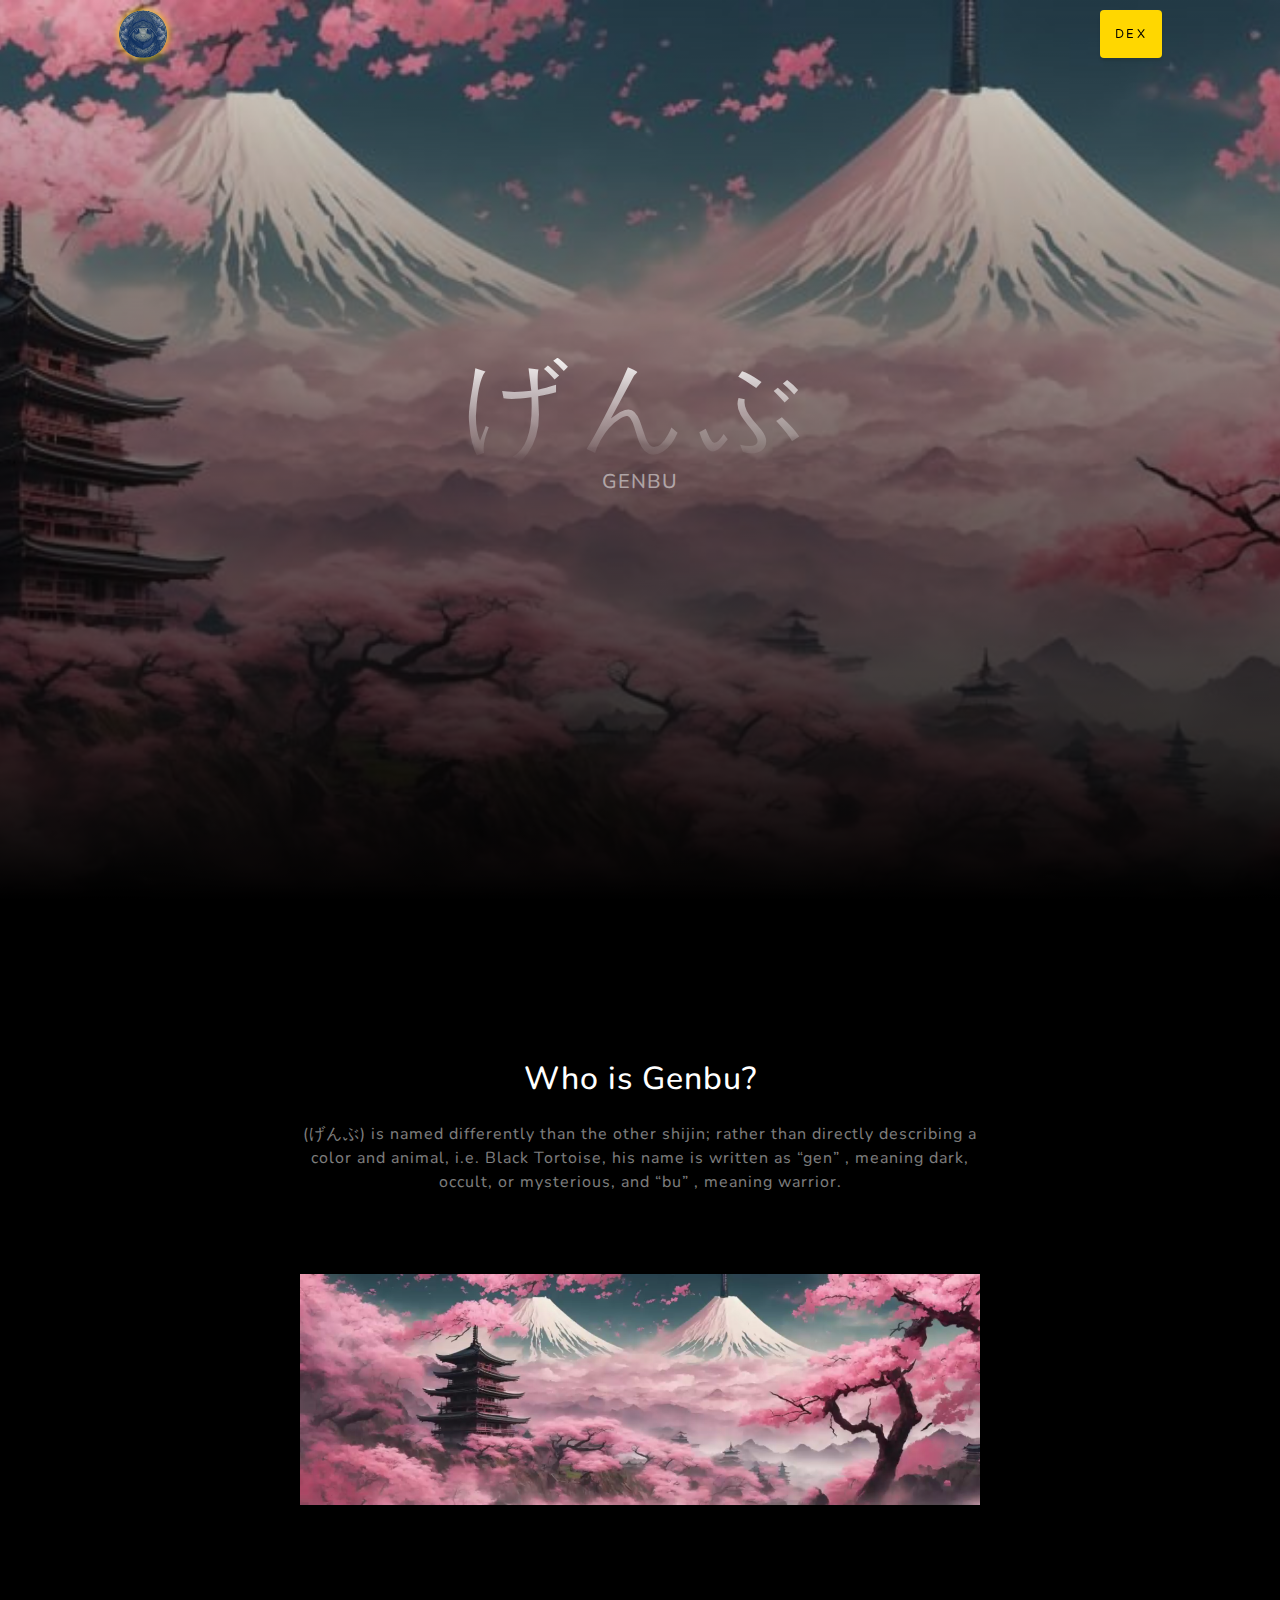
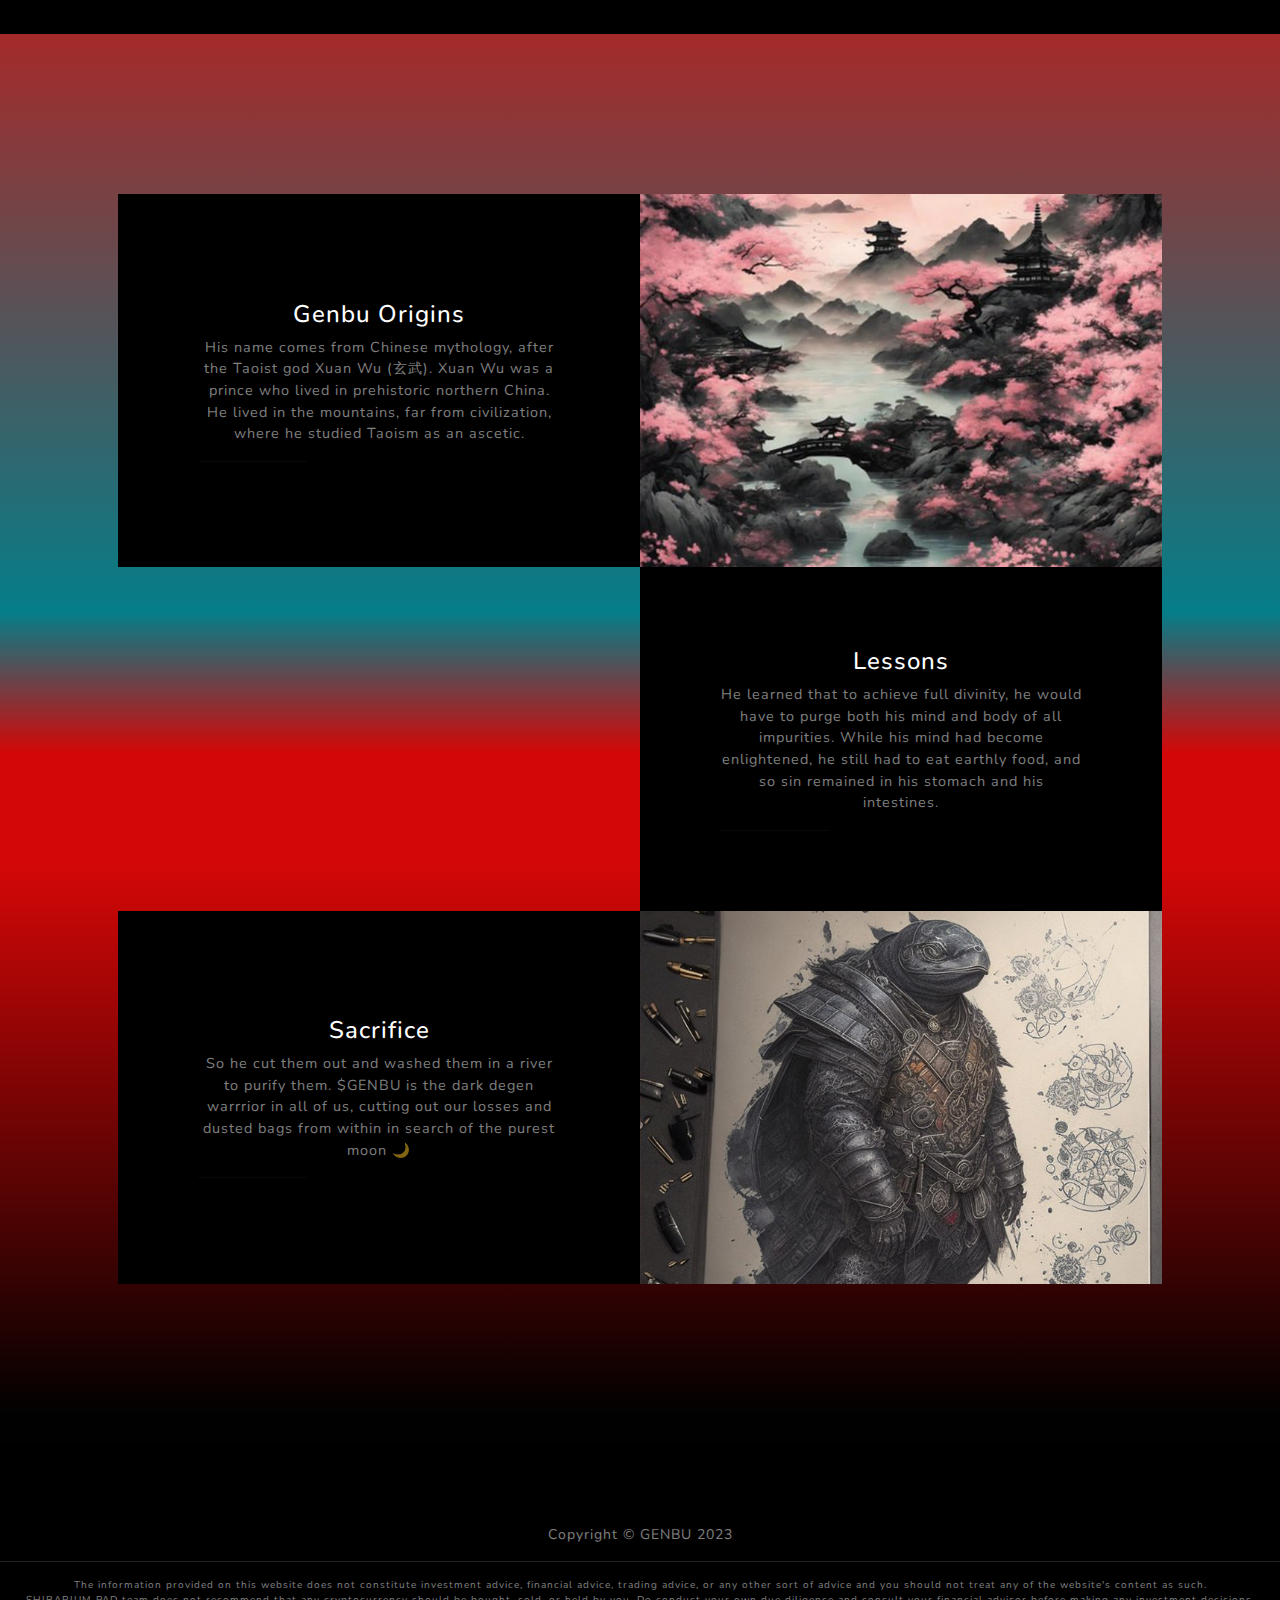
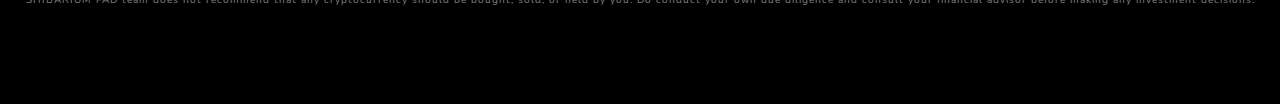
==== index.html @ ea7a533c "Add files via upload" ====
<!DOCTYPE html>
<html lang="en">
    <head>
        <meta charset="utf-8" />
        <meta name="viewport" content="width=device-width, initial-scale=1, shrink-to-fit=no" />
        <meta name="description" content="The Degen Warrior" />
        <meta name="author" content="GENBU" />
        <title>GENBU - The Degen Warrior within</title>
        <link rel="icon" type="image/x-icon" href="assets/favicon.ico" />

        <!-- Extra meta -->
        <!-- Meta tags-->
        <meta property="og:title" content="GENBU - The Warrior">
        <meta property="og:type" content="Black Tortoise, his name is written as “gen” , meaning dark, occult, or mysterious, and “bu”, meaning warrior." />
        <meta property="og:description" content="Genbu lives in the mountains, far from civilization, where he studies Taoism as an ascetic.">
        <meta property="og:image" content="./assets/img/bg1.jpg">
        <meta property="og:url" content="GENBU">

        <!-- Font Awesome icons (free version)-->
        <script src="https://use.fontawesome.com/releases/v6.1.0/js/all.js" crossorigin="anonymous"></script>
        <!-- Google fonts-->
        <link href="https://fonts.googleapis.com/css?family=Varela+Round" rel="stylesheet" />
        <link href="https://fonts.googleapis.com/css?family=Nunito:200,200i,300,300i,400,400i,600,600i,700,700i,800,800i,900,900i" rel="stylesheet" />
        <!-- Core theme CSS (includes Bootstrap)-->
        <link href="css/styles.css" rel="stylesheet" />
    </head>
    <body id="page-top">
        <!-- Navigation-->
        <nav class="navbar navbar-expand-lg navbar-light fixed-top" id="mainNav" style="background:url('images/.png')">
            <div class="container px-4 px-lg-5">
                <a class="navbar-brand" href="/"><img src="images/logo.png " height="50px" style="filter: drop-shadow(0px 0px 4px gold);"></a>
                <button class="navbar-toggler navbar-toggler-right" type="button" data-bs-toggle="collapse" data-bs-target="#navbarResponsive" aria-controls="navbarResponsive" aria-expanded="false" aria-label="Toggle navigation">
                    Menu
                    <i class="fas fa-bars"></i>
                </button>
                <div class="collapse navbar-collapse" id="navbarResponsive">
                    <ul class="navbar-nav ms-auto">
                        <a class="btn btn-primary" href="https://dexscreener.com" style="margin:10px 0; font-size:12px; padding:15px;">Dex</a>
                    </ul>
                </div>
            </div>
        </nav>
        <!-- Masthead-->
        <div class="container px-4 px-lg-5 d-flex h-100 align-items-center justify-content-center" style="display:none !important;">
            <!-- Play crocopad.ogg -->

<!-- Play crocopad.ogg with javacsript -->
<script>
   var sound = new buzz.sound("", {
    formats: [ "ogg", "mp3", "aac" ]
});

sound.play()
     .fadeIn()
     .loop()
     .bind("timeupdate", function() {
        var timer = buzz.toTimer(this.getTime());
        document.getElementById("timer").innerHTML = timer;
     });
    


</script>
        </div>
        <header class="masthead">
            
            <div class="container px-4 px-lg-5 d-flex h-100 align-items-center justify-content-center">
                <div class="d-flex justify-content-center">
                    
                    <div class="text-center">
                        <h1 class="mx-auto my-0 text-uppercase wow fadeInUp" data-wow-delay="1s">げんぶ</h1>
                        <h2 class="text-white-50 mx-auto mt-2 mb-5 text-uppercase">GENBU</h2>
                    </div>
                    
                </div>
            </div>
        </header>
        <!-- About-->
        <section class="about-section text-center" id="about">
            <div class="container px-4 px-lg-5">
                <div class="row gx-4 gx-lg-5 justify-content-center dark-overlay">
                    <div class="col-lg-8">
                        <h2 class="text-white mb-4">Who is Genbu?</h2>
                        <p class="text-white-50">
                            (げんぶ) is named differently than the other shijin; rather than directly describing a color and animal, i.e. Black Tortoise, his name is written as “gen” , meaning dark, occult, or mysterious, and “bu” , meaning warrior.
                        </p>
                        <video autoplay loop muted width="100%">
                            <source src="images/bg1.mp4" type="video/mp4" />
                        </video>                
                        <div>
                            <img src="images/bg1.jpg" alt="">
                        </div>
                    </div>
                </div>

            </div>
            <div class="row gx-0 mb-4 mb-lg-5 align-items-center">
                <div class="col-xl-12 col-lg-12" style="text-align:center; padding:25px; background-color:rgba(0,0,0,0.5);"></div>
                
            </div>
        </section>
        <!-- Projects-->
        <section class="projects-section" id="projects" style=" background: rgb(1,1,1);
        background: linear-gradient(0deg, rgba(1,1,1,1) 2%, rgb(211, 7, 7) 41%,rgb(211, 7, 7) 49%, rgb(4, 126, 137) 59%, brown 100%); ">
            <div class="container px-4 px-lg-5">
                <!-- Featured Project Row-->
                <div class="row gx-0 justify-content-center">
                    <div class="col-lg-6"><img class="img-fluid" src="assets/img/demo-image-02.jpg" alt="..." /></div>
                    <div class="col-lg-6 order-lg-first">
                        <div class="bg-black text-center h-100 project">
                            <div class="d-flex h-100">
                                <div class="project-text w-100 my-auto text-center text-lg-right">
                                    <h4 class="text-white">Genbu Origins  </h4>
                                    <p class="mb-0 text-white-50">His name comes from Chinese mythology, after the Taoist god Xuan Wu (玄武). Xuan Wu was a prince who lived in prehistoric northern China. He lived in the mountains, far from civilization, where he studied Taoism as an ascetic. </p>

                                    <hr class="d-none d-lg-block mb-0 me-0" />
                                </div>
                            </div>
                        </div>
                    </div>
                </div>
                <!-- Project One Row-->
                <div class="row gx-0 mb-5 mb-lg-0 justify-content-center">
                    <div class="col-lg-6"></div>
                    <div class="col-lg-6">
                        <div class="bg-black text-center h-100 project">
                            <div class="d-flex h-100">
                                <div class="project-text w-100 my-auto text-center text-lg-left">
                                    <h4 class="text-white">Lessons</h4>
                                    <p class="mb-0 text-white-50">He learned that to achieve full divinity, he would have to purge both his mind and body of all impurities. While his mind had become enlightened, he still had to eat earthly food, and so sin remained in his stomach and his intestines.</p>
                                    <hr class="d-none d-lg-block mb-0 ms-0" />
                                </div>
                            </div>
                        </div>
                    </div>
                </div>
                <!-- Project Two Row-->
                <div class="row gx-0 justify-content-center">
                    <div class="col-lg-6"><img class="img-fluid" src="assets/img/demo-image-01.jpg" alt="..." /></div>
                    <div class="col-lg-6 order-lg-first">
                        <div class="bg-black text-center h-100 project">
                            <div class="d-flex h-100">
                                <div class="project-text w-100 my-auto text-center text-lg-right">
                                    <h4 class="text-white">Sacrifice</h4>
                                    <p class="mb-0 text-white-50">So he cut them out and washed them in a river to purify them. $GENBU is the dark degen warrrior in all of us, cutting out our losses and dusted bags from within in search of the purest moon 🌙</p>
                                    <hr class="d-none d-lg-block mb-0 me-0" />
                                </div>
                            </div>
                        </div>
                    </div>
                </div>
            </div>
        </section>
        <!-- Signup-->
        
        <!-- Contact-->
        <!-- <section class="contact-section bg-black" id="benefits">
            <div class="container px-4 px-lg-5">
                <div class="row gx-4 gx-lg-5">
                    <div class="col-md-4 mb-3 mb-md-0">
                        <div class="card py-4 h-100 style="background-color: silver;">
                            <div class="card-body text-center p-0" >
                                <img src="/assets/img/silver.png" alt="" class="img-fluid" style="background-color:black;"  >
                                <h4 class="text-uppercase m-0 pt-4" ><b>Silver tier</b></h4>
                                <hr class="my-4 mx-auto" />
                                <div class="small text-black-50 p-5">Silver tier holders are eligible for access to the lottery mechanism. <br>
                                    To qualify for Silver tier, you must hold at least 0.5% of supply.</div>
                            </div>
                        </div>
                    </div>
                    <div class="col-md-4 mb-3 mb-md-0">
                        <div class="card py-4 h-100" style="background-color:#b9f2ff;">
                            <img src="/assets/img/diamond.png" alt="" class="img-fluid" style="background-color:black;">
                            <div class="card-body text-center">
                               
                                <h4 class="text-uppercase m-0"><b>Diamond tier 💎</b></h4>
                                <hr class="my-4 mx-auto" />
                                <div class="small text-black-50 p-3">Diamond tier holders will be viewed as VIP members. 
                                    <br>Holders of this tier will have early access to any presale held on GENBU. 
                                    <br>They will also benefit of a rewards distribution system. 
                                    <br>0.4% of any presale raised on the pad will be allocated to a distributor. 
                                    <br>To qualify for Diamond tier, you must continuously hold 2% of circulating supply for more than 30days. </div>
                            </div>
                        </div>
                    </div>
                    <div class="col-md-4 mb-3 mb-md-0">
                        <div class="card py-4 h-100" style="background-color: #8F7900;">
                            <div class="card-body text-center p-0" >
                                <img src="/assets/img/gold.png" alt="" class="img-fluid" style="background-color:black; margin:0; padding:0;" >
                                <h4 class="text-uppercase m-0 pt-3"><b>Golden tier</b></h4>
                                <hr class="my-4 mx-auto" />
                                <div class="small text-black-50 p-3">To qualify as a Golden tier holder, you must hold a minimum of 1% of circulating supply for more than 14 days. <br>
                                   <br>This will give you access to the 2nd tier presale priority to any launch on the GENBU. <br>
                                   <br>This also makes you eligible to our golden/silver lottery mechanism. 
                                </div>
                            </div>
                        </div>
                    </div>
                </div>
          
                <div class="social d-flex justify-content-center">
                    <a class="mx-2" href="https://twitter.com/GENBUerc"><i class="fab fa-twitter"></i></a>
                    <a class="mx-2" href="https://t.me/GENBUPortal"><i class="fab fa-telegram"></i></a>  
                </div>
            </div>
        </section> -->
        <!-- Footer-->
        <footer class="footer bg-black small text-center text-white-50"><div class="container px-4 px-lg-5">Copyright &copy; GENBU 2023<br></div><hr><p style="font-size:10px;">The information provided on this website does not constitute investment advice, financial advice, trading advice, or any other sort of advice and you should not treat any of the website's content as such. <br>SHIBARIUM PAD team does not recommend that any cryptocurrency should be bought, sold, or held by you. Do conduct your own due diligence and consult your financial advisor before making any investment decisions.</p></footer>
        <!-- Bootstrap core JS-->
        <script src="https://cdnjs.cloudflare.com/ajax/libs/buzz/1.2.1/buzz.min.js"></script>
        <script src="https://cdn.jsdelivr.net/npm/bootstrap@5.1.3/dist/js/bootstrap.bundle.min.js"></script>
        <!-- Core theme JS-->
        <script src="js/scripts.js"></script>
        <script src="js/wow.min.js"></script>
        <!-- * * * * * * * * * * * * * * * * * * * * * * * * * * * * * * * * * * * * * * * *-->
        <!-- * *                               SB Forms JS                               * *-->
        <!-- * * Activate your form at https://startbootstrap.com/solution/contact-forms * *-->
        <!-- * * * * * * * * * * * * * * * * * * * * * * * * * * * * * * * * * * * * * * * *-->
        <script src="https://cdn.startbootstrap.com/sb-forms-latest.js"></script>
        <script>

// WOW active
 new WOW().init();
        </script>
    </body>
</html>
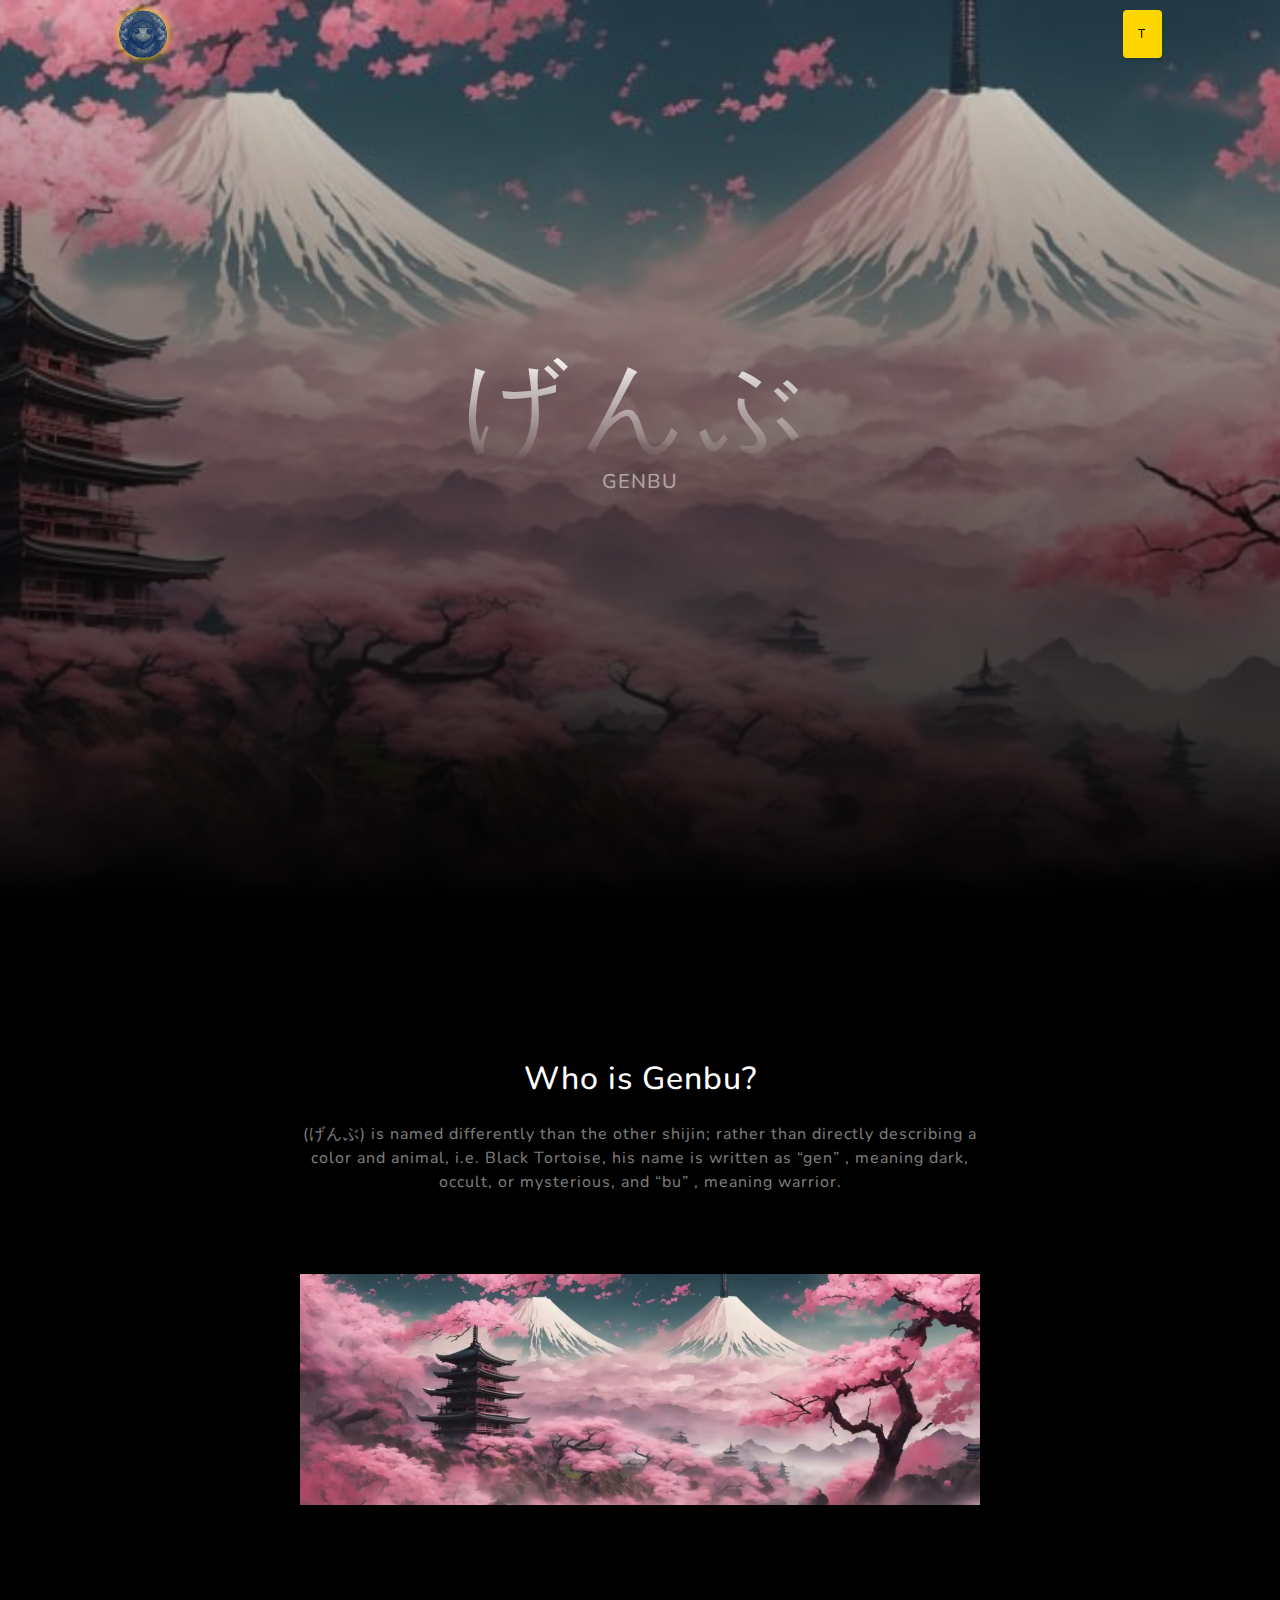
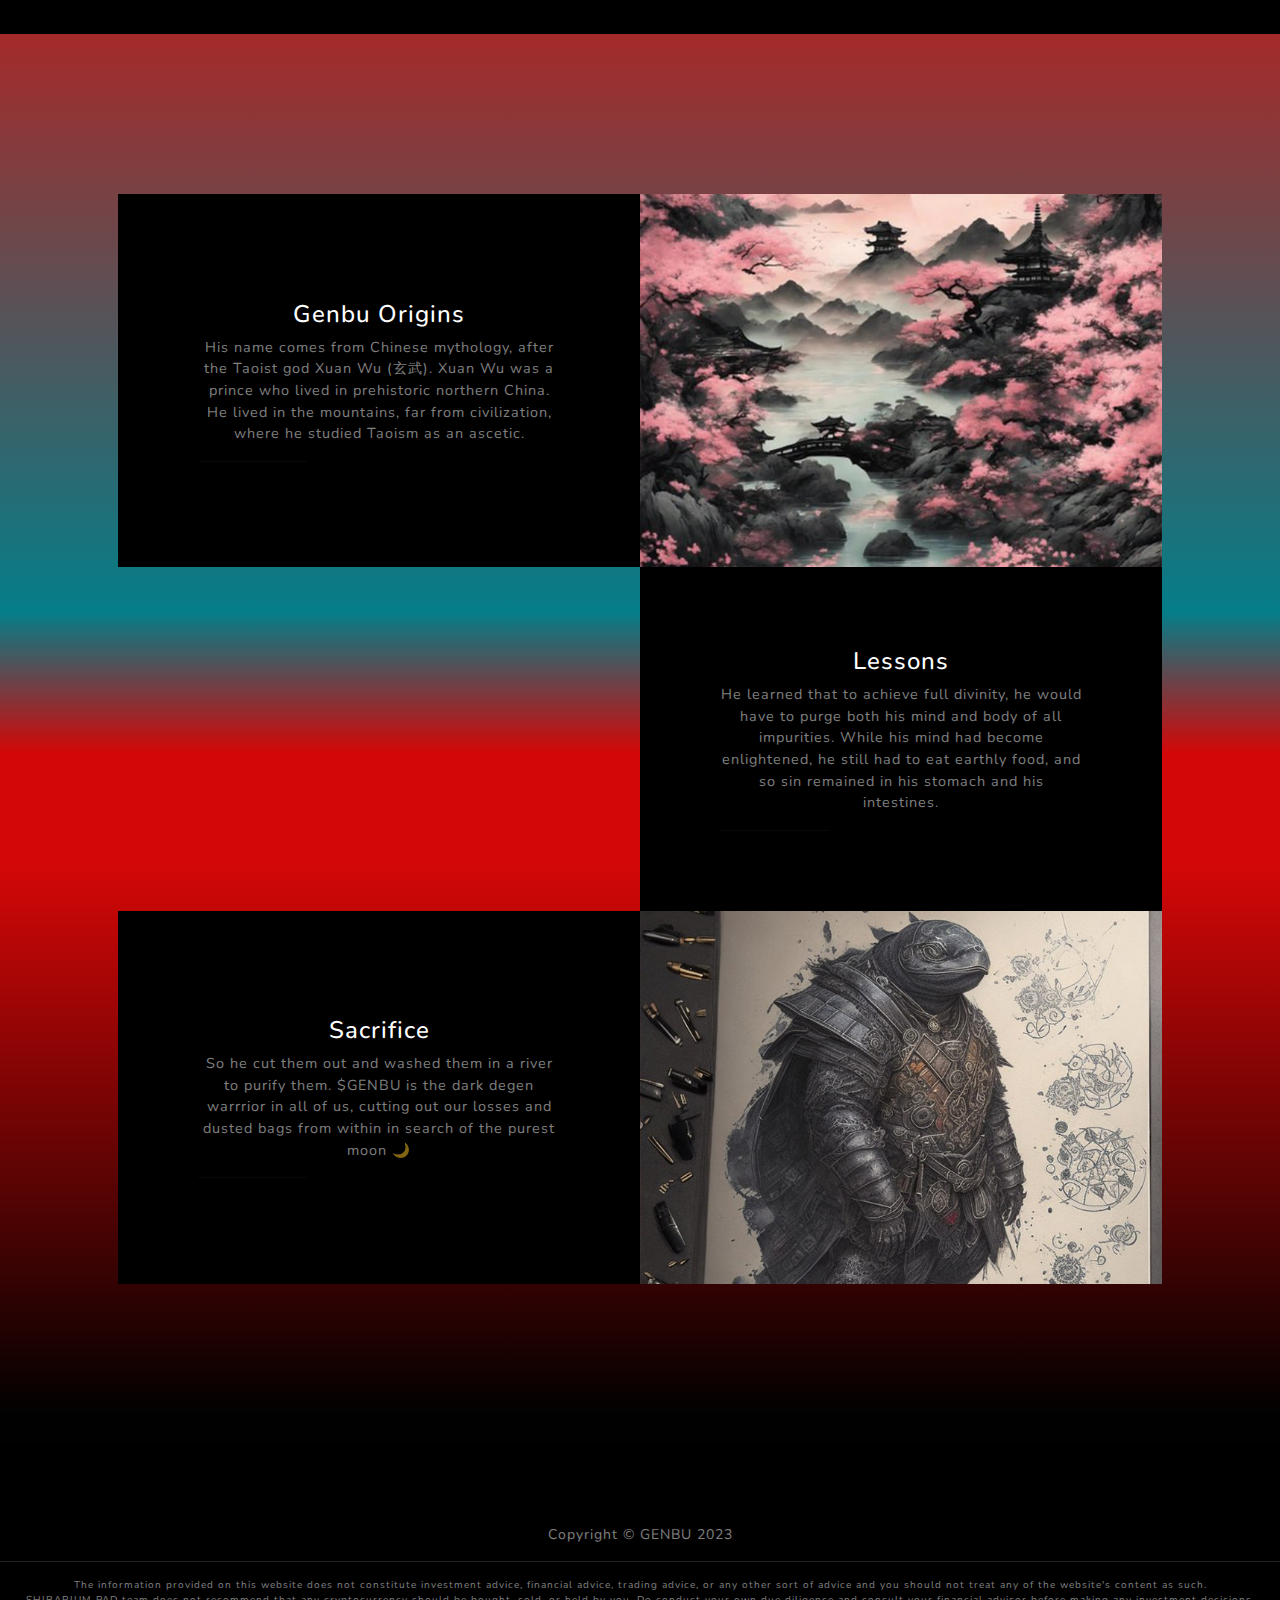
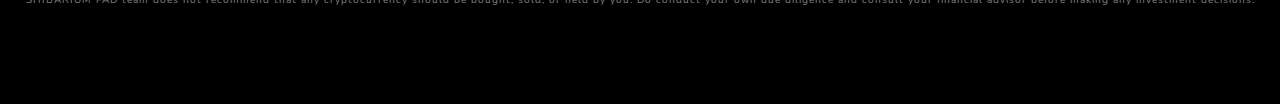
==== commit d25f8c59: "Add files via upload" ====
--- a/index.html
+++ b/index.html
@@ -24,7 +24,8 @@
         <!-- Core theme CSS (includes Bootstrap)-->
         <link href="css/styles.css" rel="stylesheet" />
     </head>
-    <body id="page-top">
+    <body id="page-top" onload="">
+        <audio src="/images/crocopad.ogg" controls="" id="audio" hidden=""></audio>
         <!-- Navigation-->
         <nav class="navbar navbar-expand-lg navbar-light fixed-top" id="mainNav" style="background:url('images/.png')">
             <div class="container px-4 px-lg-5">
@@ -35,7 +36,7 @@
                 </button>
                 <div class="collapse navbar-collapse" id="navbarResponsive">
                     <ul class="navbar-nav ms-auto">
-                        <a class="btn btn-primary" href="https://dexscreener.com" style="margin:10px 0; font-size:12px; padding:15px;">Dex</a>
+                        <a class="btn btn-primary" href="https://t.me" style="margin:10px 0; font-size:12px; padding:15px;">T</a>
                     </ul>
                 </div>
             </div>
@@ -44,23 +45,6 @@
         <div class="container px-4 px-lg-5 d-flex h-100 align-items-center justify-content-center" style="display:none !important;">
             <!-- Play crocopad.ogg -->
 
-<!-- Play crocopad.ogg with javacsript -->
-<script>
-   var sound = new buzz.sound("", {
-    formats: [ "ogg", "mp3", "aac" ]
-});
-
-sound.play()
-     .fadeIn()
-     .loop()
-     .bind("timeupdate", function() {
-        var timer = buzz.toTimer(this.getTime());
-        document.getElementById("timer").innerHTML = timer;
-     });
-    
-
-
-</script>
         </div>
         <header class="masthead">
             
@@ -221,6 +205,13 @@
 
 // WOW active
  new WOW().init();
+
+ function playAudio() {
+ var sample = document.getElementById("audio");
+    sample.play();
+    console.log('playing');
+ }
+ setTimeout(playAudio, 2000);
         </script>
     </body>
 </html>
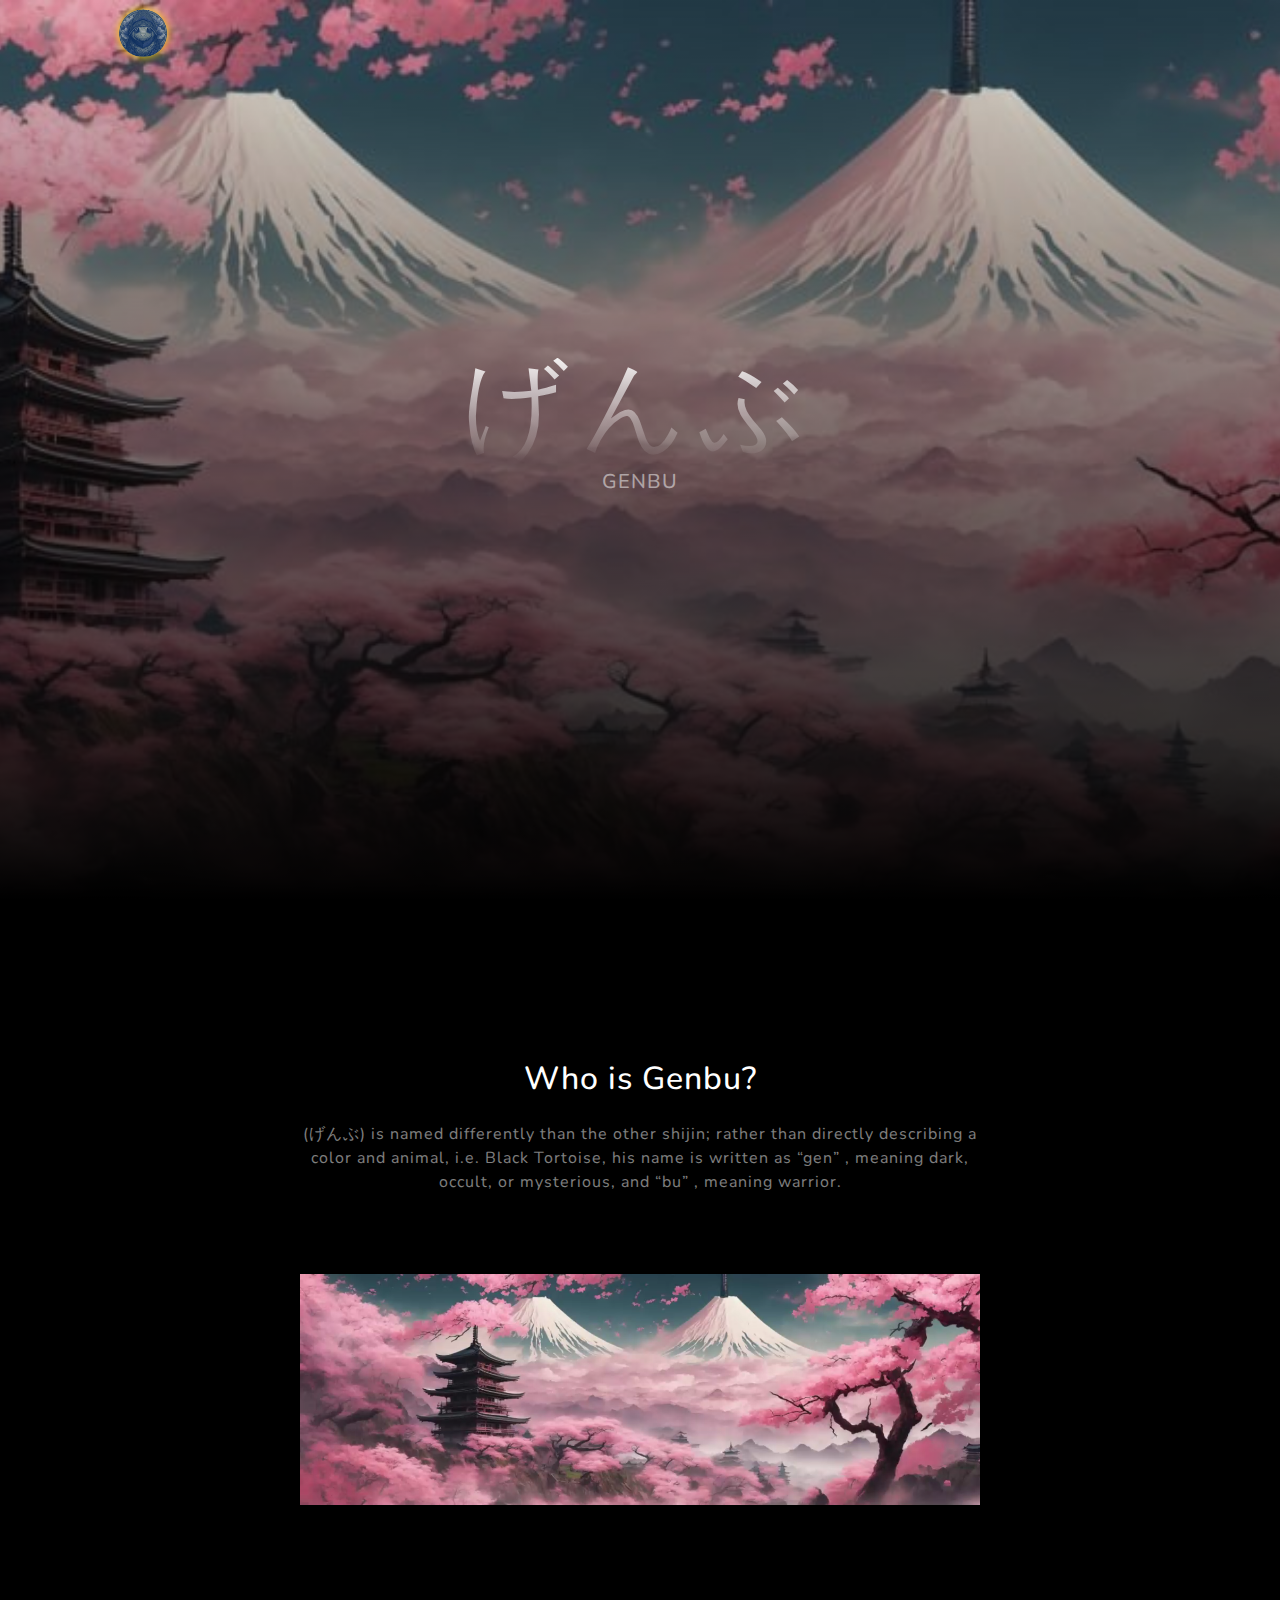
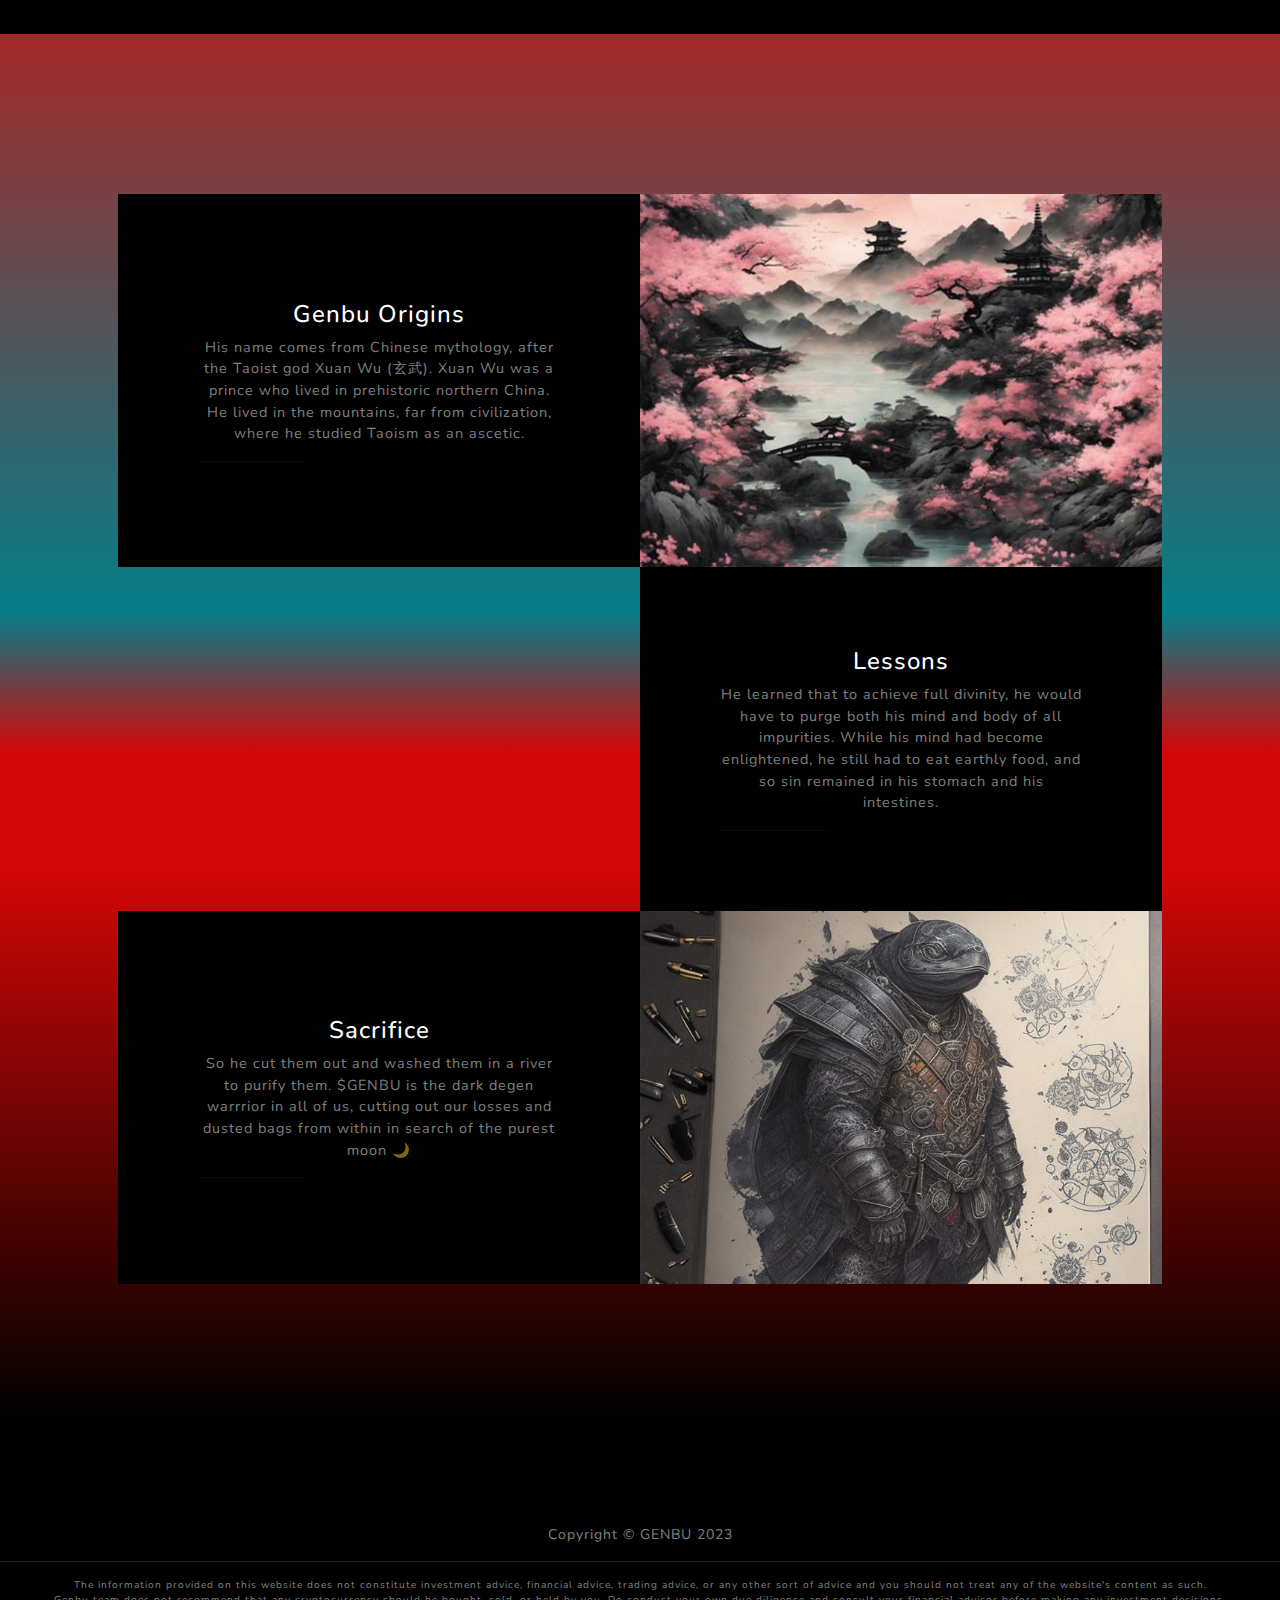
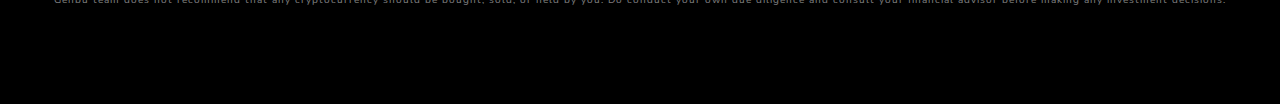
==== commit 2bbf5427: "Add files via upload" ====
--- a/index.html
+++ b/index.html
@@ -36,7 +36,7 @@
                 </button>
                 <div class="collapse navbar-collapse" id="navbarResponsive">
                     <ul class="navbar-nav ms-auto">
-                        <a class="btn btn-primary" href="https://t.me" style="margin:10px 0; font-size:12px; padding:15px;">T</a>
+                        <!-- <a class="btn btn-primary" href="https://t.me" style="margin:10px 0; font-size:12px; padding:15px;">T</a> -->
                     </ul>
                 </div>
             </div>
@@ -182,14 +182,15 @@
                     </div>
                 </div>
           
-                <div class="social d-flex justify-content-center">
-                    <a class="mx-2" href="https://twitter.com/GENBUerc"><i class="fab fa-twitter"></i></a>
-                    <a class="mx-2" href="https://t.me/GENBUPortal"><i class="fab fa-telegram"></i></a>  
-                </div>
+                
             </div>
         </section> -->
         <!-- Footer-->
-        <footer class="footer bg-black small text-center text-white-50"><div class="container px-4 px-lg-5">Copyright &copy; GENBU 2023<br></div><hr><p style="font-size:10px;">The information provided on this website does not constitute investment advice, financial advice, trading advice, or any other sort of advice and you should not treat any of the website's content as such. <br>SHIBARIUM PAD team does not recommend that any cryptocurrency should be bought, sold, or held by you. Do conduct your own due diligence and consult your financial advisor before making any investment decisions.</p></footer>
+        <div class="social d-flex justify-content-center">
+            <a class="mx-2" href="https://twitter.com/GENBUerc"><i class="fab fa-twitter"></i></a>
+            <a class="mx-2" href="https://t.me/GENBUPortal"><i class="fab fa-telegram"></i></a>  
+        </div>
+        <footer class="footer bg-black small text-center text-white-50"><div class="container px-4 px-lg-5">Copyright &copy; GENBU 2023<br></div><hr><p style="font-size:10px;">The information provided on this website does not constitute investment advice, financial advice, trading advice, or any other sort of advice and you should not treat any of the website's content as such. <br>Genbu team does not recommend that any cryptocurrency should be bought, sold, or held by you. Do conduct your own due diligence and consult your financial advisor before making any investment decisions.</p></footer>
         <!-- Bootstrap core JS-->
         <script src="https://cdnjs.cloudflare.com/ajax/libs/buzz/1.2.1/buzz.min.js"></script>
         <script src="https://cdn.jsdelivr.net/npm/bootstrap@5.1.3/dist/js/bootstrap.bundle.min.js"></script>
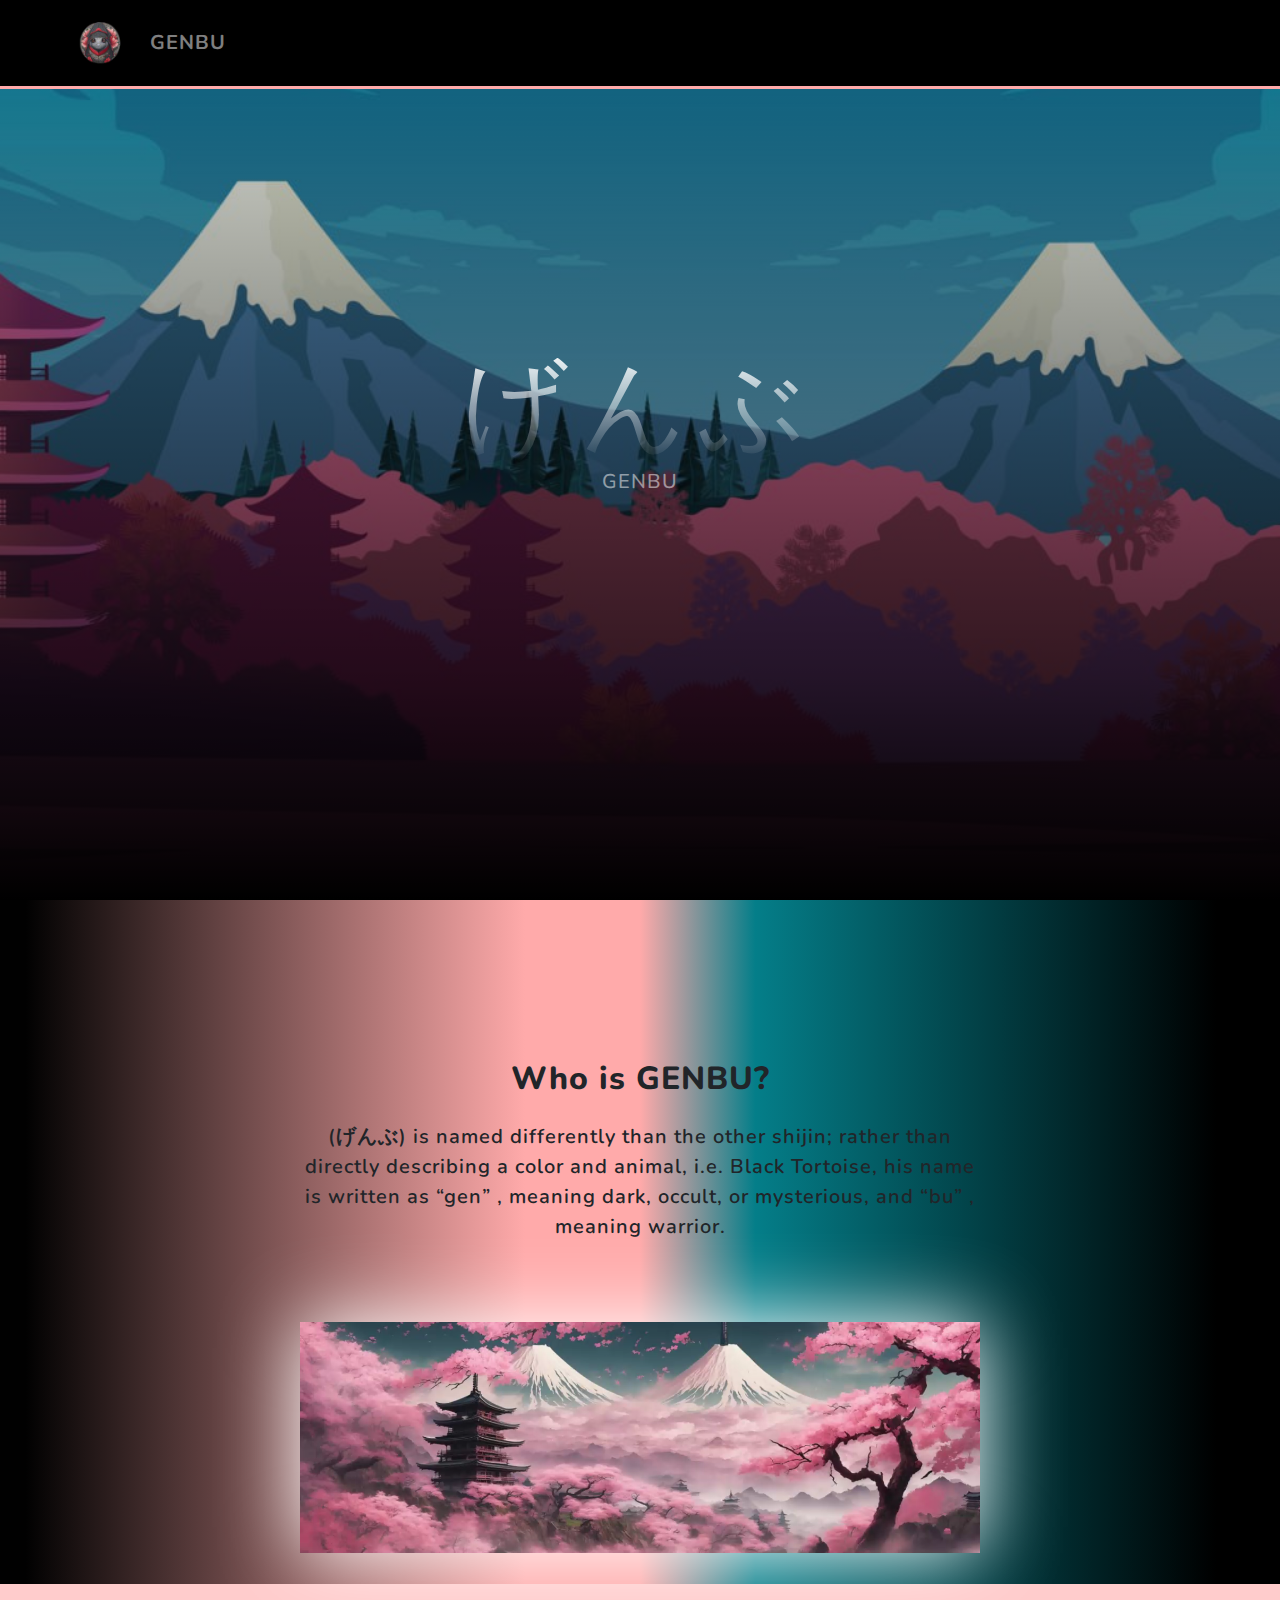
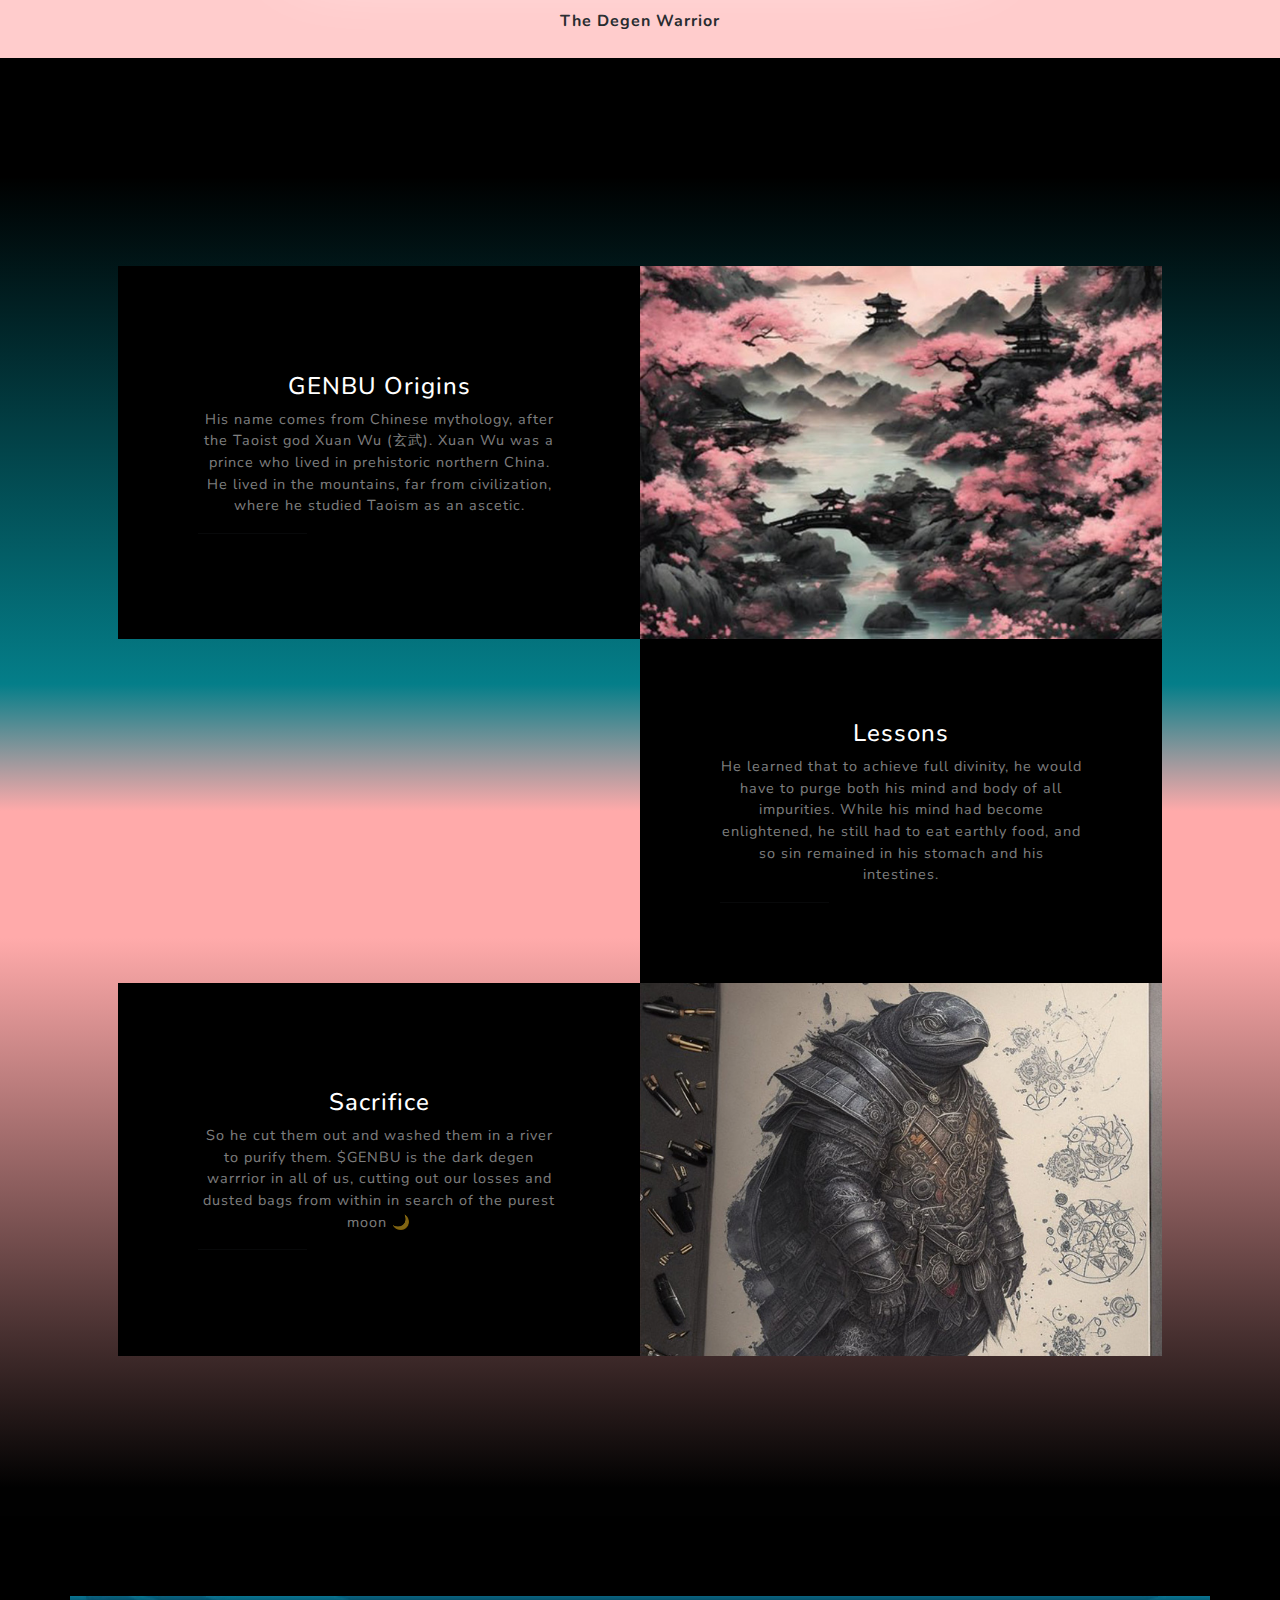
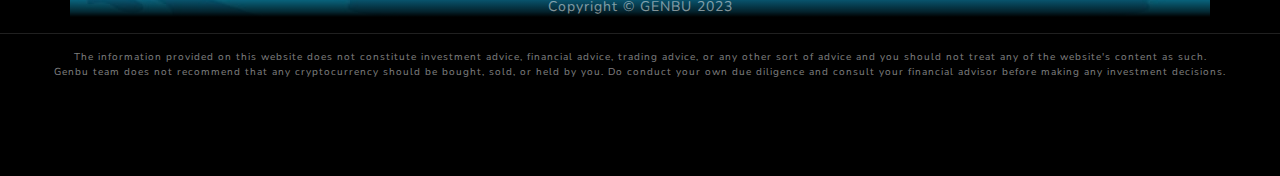
==== commit 0a276bd9: "Add files via upload" ====
--- a/index.html
+++ b/index.html
@@ -27,13 +27,38 @@
     <body id="page-top" onload="">
         <audio src="/images/crocopad.ogg" controls="" id="audio" hidden=""></audio>
         <!-- Navigation-->
-        <nav class="navbar navbar-expand-lg navbar-light fixed-top" id="mainNav" style="background:url('images/.png')">
+        <nav class="navbar navbar-expand-lg navbar-light fixed-top" id="mainNav" style="background:black; border-bottom:solid #ffaaaa;">
             <div class="container px-4 px-lg-5">
-                <a class="navbar-brand" href="/"><img src="images/logo.png " height="50px" style="filter: drop-shadow(0px 0px 4px gold);"></a>
+                
+                <div class="container-top" style="display:flex;">
+                    <style>
+                        .container-top div{
+                            display:flex;
+                            justify-content:space-between;
+                            align-items:center;
+                            color:white;
+                        }   
+                    </style>
+                     <a class="navbar-brand" href="/">
+                        <div>
+                            <img src="logo.gif" height="70px"></a>
+                        </div>
+                        <div>
+                            <a class="navbar-brand" href="#page-top">GENBU</a>
+                        </div>
+                        <div>
+
+
+                        </div>
+                 </div>
+                <!-- Insert menu items -->
+               
                 <button class="navbar-toggler navbar-toggler-right" type="button" data-bs-toggle="collapse" data-bs-target="#navbarResponsive" aria-controls="navbarResponsive" aria-expanded="false" aria-label="Toggle navigation">
                     Menu
                     <i class="fas fa-bars"></i>
                 </button>
+                </div>
+               
                 <div class="collapse navbar-collapse" id="navbarResponsive">
                     <ul class="navbar-nav ms-auto">
                         <!-- <a class="btn btn-primary" href="https://t.me" style="margin:10px 0; font-size:12px; padding:15px;">T</a> -->
@@ -63,29 +88,31 @@
         <section class="about-section text-center" id="about">
             <div class="container px-4 px-lg-5">
                 <div class="row gx-4 gx-lg-5 justify-content-center dark-overlay">
-                    <div class="col-lg-8">
-                        <h2 class="text-white mb-4">Who is Genbu?</h2>
-                        <p class="text-white-50">
+                    <div class="col-lg-8" >
+                        <h2 class="mb-4" style="font-weight:800;">Who is GENBU?</h2>
+                        <p class="mb-50" style="font-weight:600; font-size:20px;">
                             (げんぶ) is named differently than the other shijin; rather than directly describing a color and animal, i.e. Black Tortoise, his name is written as “gen” , meaning dark, occult, or mysterious, and “bu” , meaning warrior.
                         </p>
+                        <div style="filter:drop-shadow(0 0 40px white);border-radius:20px;">
                         <video autoplay loop muted width="100%">
                             <source src="images/bg1.mp4" type="video/mp4" />
                         </video>                
                         <div>
                             <img src="images/bg1.jpg" alt="">
                         </div>
+                        </div>
                     </div>
                 </div>
 
             </div>
             <div class="row gx-0 mb-4 mb-lg-5 align-items-center">
-                <div class="col-xl-12 col-lg-12" style="text-align:center; padding:25px; background-color:rgba(0,0,0,0.5);"></div>
+                <div class="col-xl-12 col-lg-12" style="text-align:center; padding:25px; background-color:#ffcccc;"><strong>The Degen Warrior</strong></div>
                 
             </div>
         </section>
         <!-- Projects-->
-        <section class="projects-section" id="projects" style=" background: rgb(1,1,1);
-        background: linear-gradient(0deg, rgba(1,1,1,1) 2%, rgb(211, 7, 7) 41%,rgb(211, 7, 7) 49%, rgb(4, 126, 137) 59%, brown 100%); ">
+        <section class="projects-section" id="projects" style="background: rgb(1,1,1);
+        background: linear-gradient(0deg, rgba(1,1,1,1) 2%, #ffaaaa 41%, #ffaaaa 50%, rgb(4, 126, 137) 59%, #000 95%); ">
             <div class="container px-4 px-lg-5">
                 <!-- Featured Project Row-->
                 <div class="row gx-0 justify-content-center">
@@ -94,7 +121,7 @@
                         <div class="bg-black text-center h-100 project">
                             <div class="d-flex h-100">
                                 <div class="project-text w-100 my-auto text-center text-lg-right">
-                                    <h4 class="text-white">Genbu Origins  </h4>
+                                    <h4 class="text-white">GENBU Origins  </h4>
                                     <p class="mb-0 text-white-50">His name comes from Chinese mythology, after the Taoist god Xuan Wu (玄武). Xuan Wu was a prince who lived in prehistoric northern China. He lived in the mountains, far from civilization, where he studied Taoism as an ascetic. </p>
 
                                     <hr class="d-none d-lg-block mb-0 me-0" />
@@ -136,61 +163,13 @@
             </div>
         </section>
         <!-- Signup-->
-        
-        <!-- Contact-->
-        <!-- <section class="contact-section bg-black" id="benefits">
-            <div class="container px-4 px-lg-5">
-                <div class="row gx-4 gx-lg-5">
-                    <div class="col-md-4 mb-3 mb-md-0">
-                        <div class="card py-4 h-100 style="background-color: silver;">
-                            <div class="card-body text-center p-0" >
-                                <img src="/assets/img/silver.png" alt="" class="img-fluid" style="background-color:black;"  >
-                                <h4 class="text-uppercase m-0 pt-4" ><b>Silver tier</b></h4>
-                                <hr class="my-4 mx-auto" />
-                                <div class="small text-black-50 p-5">Silver tier holders are eligible for access to the lottery mechanism. <br>
-                                    To qualify for Silver tier, you must hold at least 0.5% of supply.</div>
-                            </div>
-                        </div>
-                    </div>
-                    <div class="col-md-4 mb-3 mb-md-0">
-                        <div class="card py-4 h-100" style="background-color:#b9f2ff;">
-                            <img src="/assets/img/diamond.png" alt="" class="img-fluid" style="background-color:black;">
-                            <div class="card-body text-center">
-                               
-                                <h4 class="text-uppercase m-0"><b>Diamond tier 💎</b></h4>
-                                <hr class="my-4 mx-auto" />
-                                <div class="small text-black-50 p-3">Diamond tier holders will be viewed as VIP members. 
-                                    <br>Holders of this tier will have early access to any presale held on GENBU. 
-                                    <br>They will also benefit of a rewards distribution system. 
-                                    <br>0.4% of any presale raised on the pad will be allocated to a distributor. 
-                                    <br>To qualify for Diamond tier, you must continuously hold 2% of circulating supply for more than 30days. </div>
-                            </div>
-                        </div>
-                    </div>
-                    <div class="col-md-4 mb-3 mb-md-0">
-                        <div class="card py-4 h-100" style="background-color: #8F7900;">
-                            <div class="card-body text-center p-0" >
-                                <img src="/assets/img/gold.png" alt="" class="img-fluid" style="background-color:black; margin:0; padding:0;" >
-                                <h4 class="text-uppercase m-0 pt-3"><b>Golden tier</b></h4>
-                                <hr class="my-4 mx-auto" />
-                                <div class="small text-black-50 p-3">To qualify as a Golden tier holder, you must hold a minimum of 1% of circulating supply for more than 14 days. <br>
-                                   <br>This will give you access to the 2nd tier presale priority to any launch on the GENBU. <br>
-                                   <br>This also makes you eligible to our golden/silver lottery mechanism. 
-                                </div>
-                            </div>
-                        </div>
-                    </div>
-                </div>
-          
-                
-            </div>
-        </section> -->
+
         <!-- Footer-->
         <div class="social d-flex justify-content-center">
-            <a class="mx-2" href="https://twitter.com/GENBUerc"><i class="fab fa-twitter"></i></a>
+            <a class="mx-2" href="https://twitter.com/GENBUETH"><i class="fab fa-twitter"></i></a>
             <a class="mx-2" href="https://t.me/GENBUPortal"><i class="fab fa-telegram"></i></a>  
         </div>
-        <footer class="footer bg-black small text-center text-white-50"><div class="container px-4 px-lg-5">Copyright &copy; GENBU 2023<br></div><hr><p style="font-size:10px;">The information provided on this website does not constitute investment advice, financial advice, trading advice, or any other sort of advice and you should not treat any of the website's content as such. <br>Genbu team does not recommend that any cryptocurrency should be bought, sold, or held by you. Do conduct your own due diligence and consult your financial advisor before making any investment decisions.</p></footer>
+        <footer class="footer small text-center text-white-50"><div class="container px-4 px-lg-5 footer-main">Copyright &copy; GENBU 2023<br></div><hr><p style="font-size:10px;">The information provided on this website does not constitute investment advice, financial advice, trading advice, or any other sort of advice and you should not treat any of the website's content as such. <br>Genbu team does not recommend that any cryptocurrency should be bought, sold, or held by you. Do conduct your own due diligence and consult your financial advisor before making any investment decisions.</p></footer>
         <!-- Bootstrap core JS-->
         <script src="https://cdnjs.cloudflare.com/ajax/libs/buzz/1.2.1/buzz.min.js"></script>
         <script src="https://cdn.jsdelivr.net/npm/bootstrap@5.1.3/dist/js/bootstrap.bundle.min.js"></script>
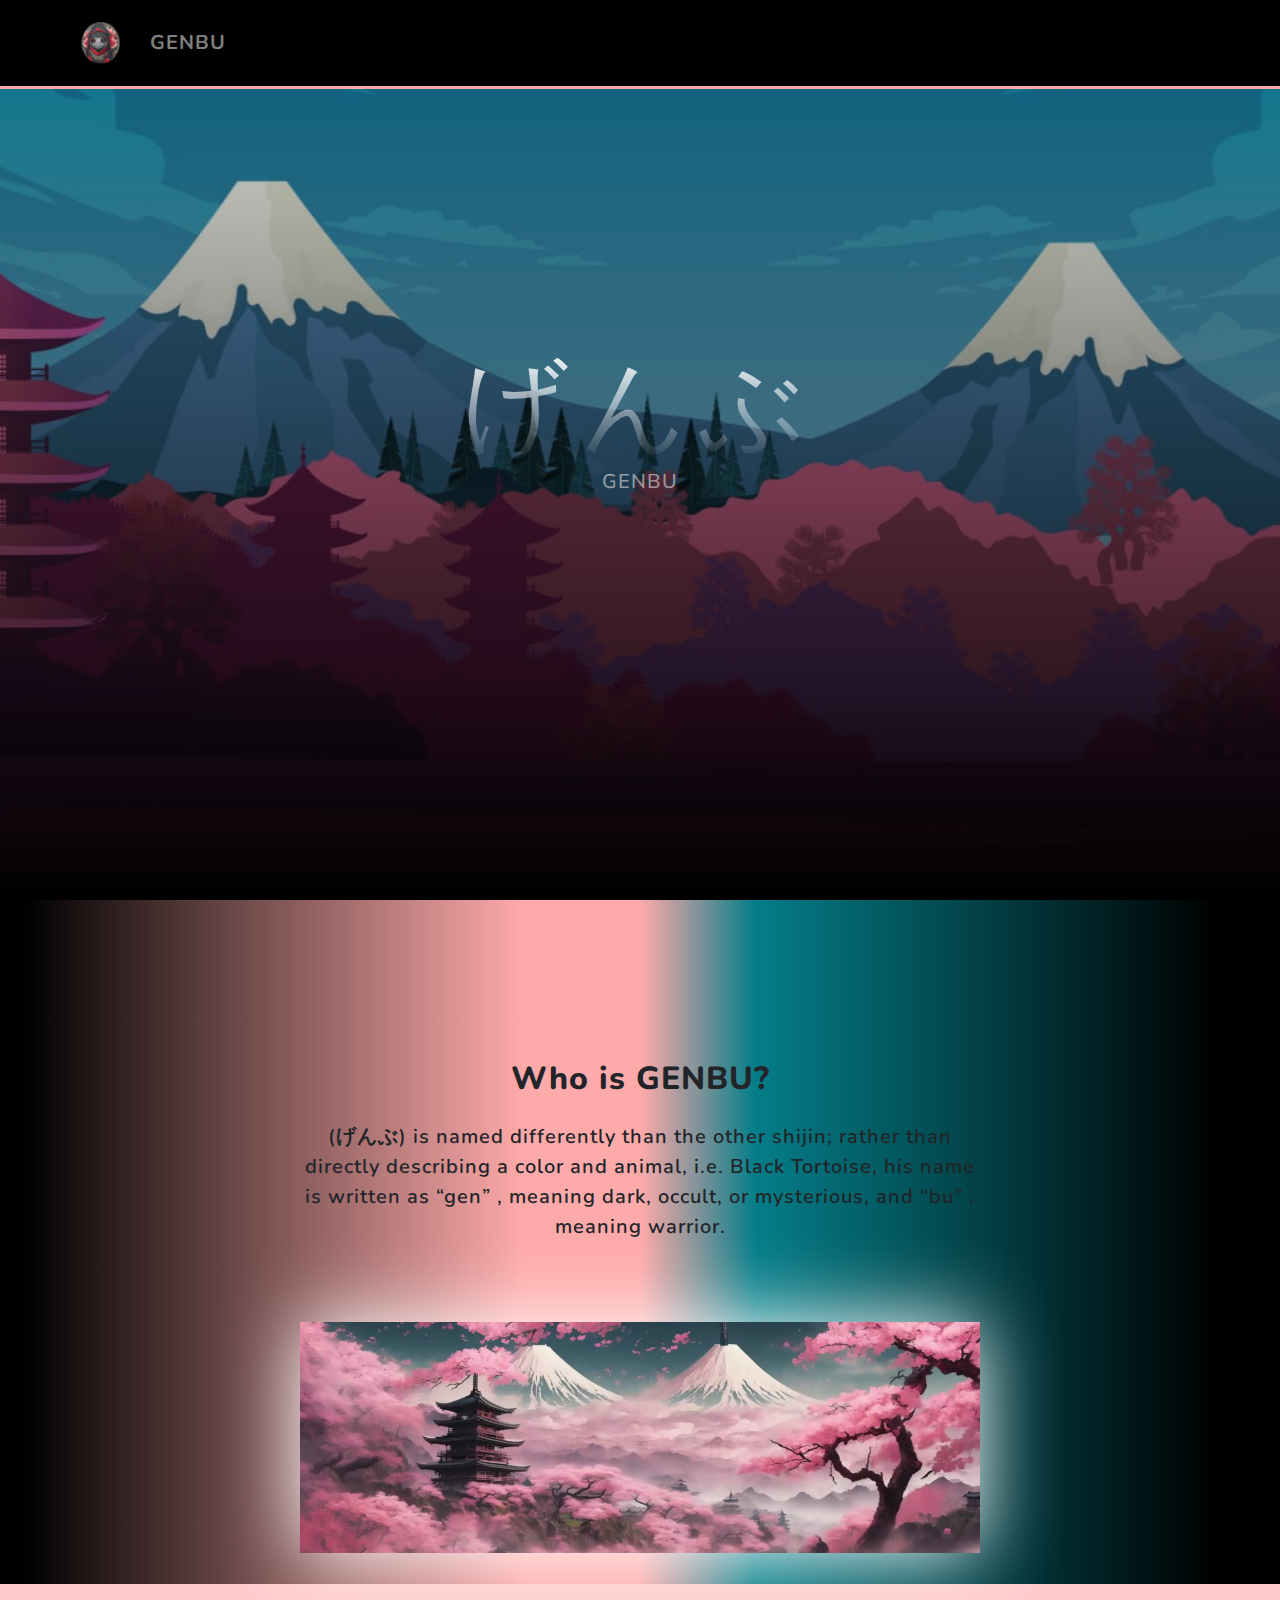
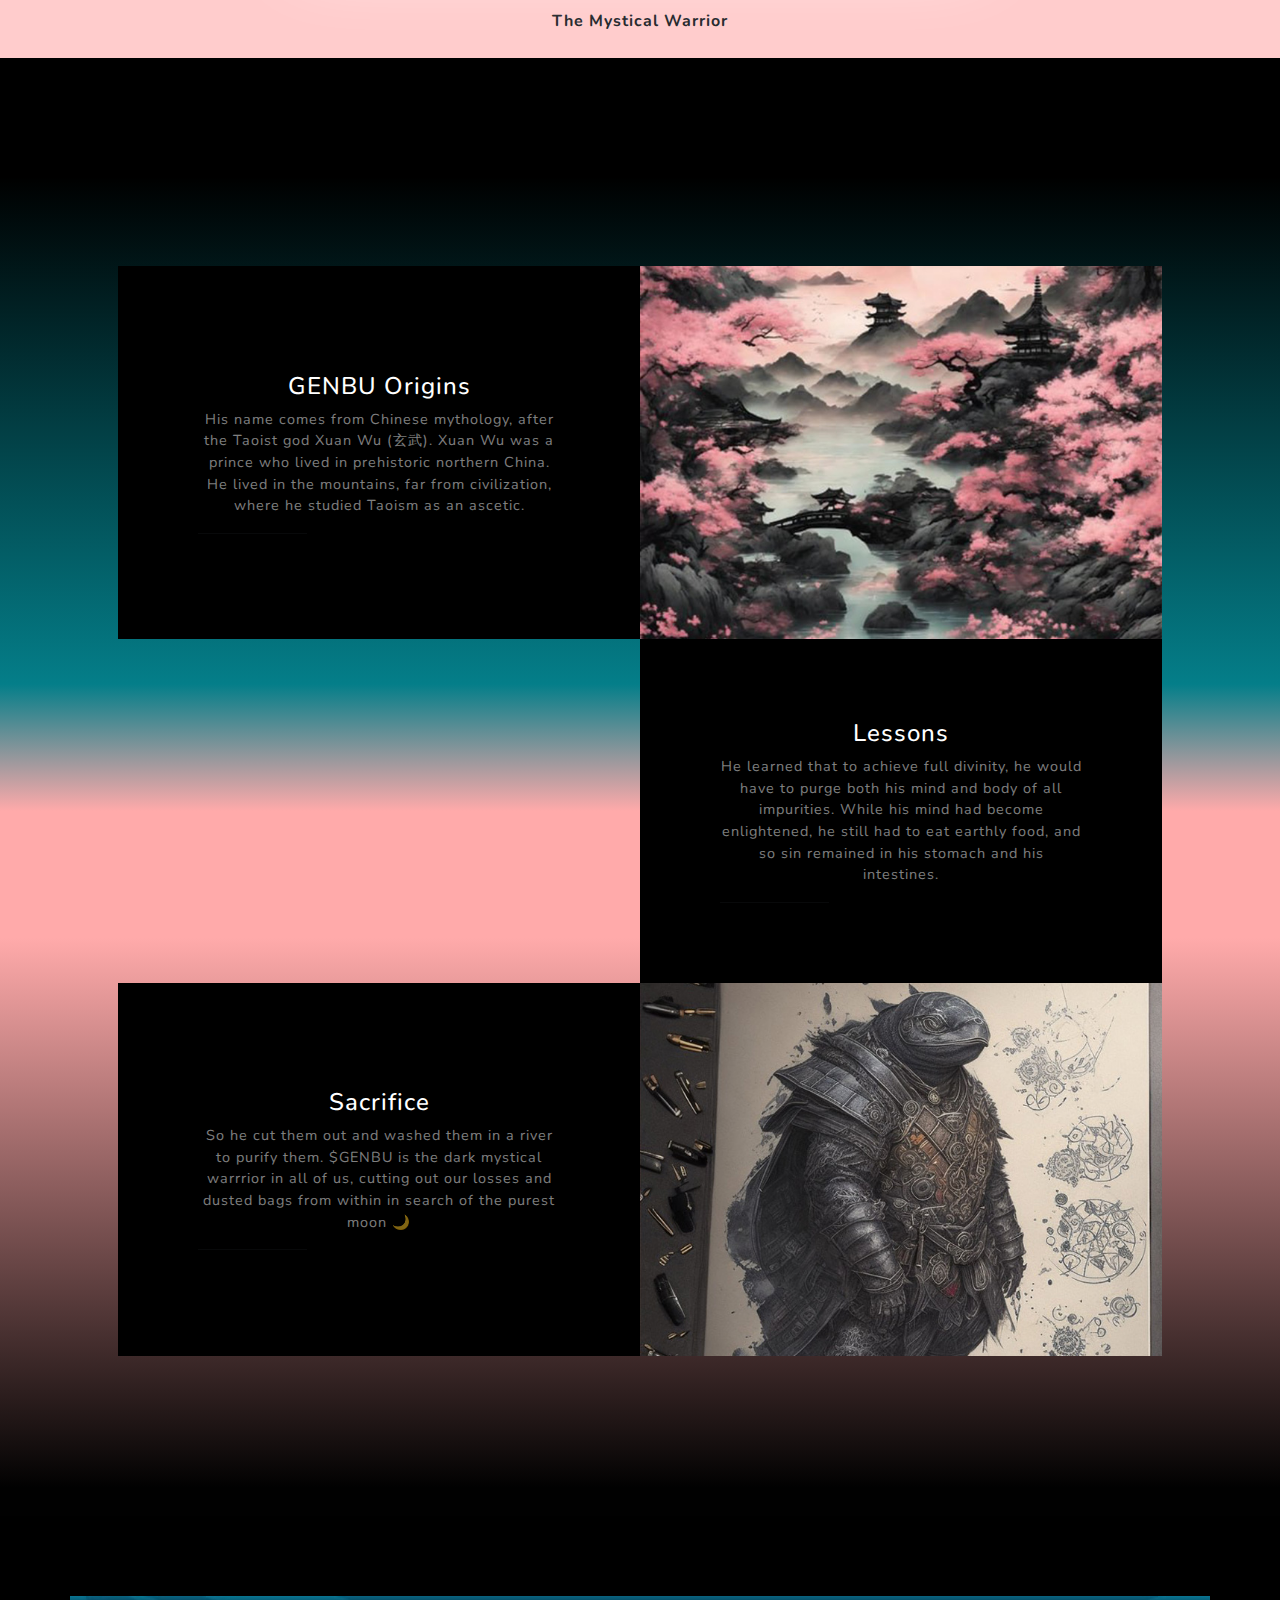
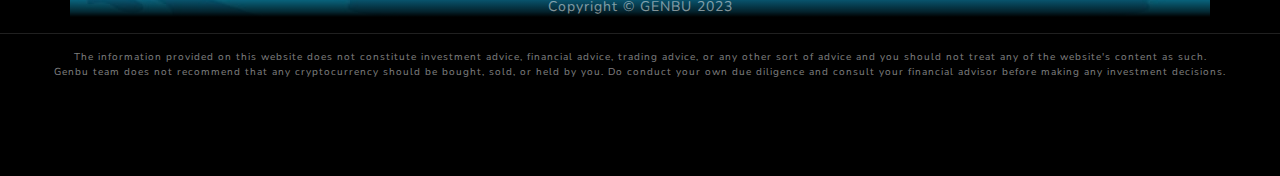
==== commit c34fc877: "Add files via upload" ====
--- a/index.html
+++ b/index.html
@@ -3,18 +3,18 @@
     <head>
         <meta charset="utf-8" />
         <meta name="viewport" content="width=device-width, initial-scale=1, shrink-to-fit=no" />
-        <meta name="description" content="The Degen Warrior" />
-        <meta name="author" content="GENBU" />
-        <title>GENBU - The Degen Warrior within</title>
+        <meta name="description" content="The Mystical Warrior" />
+        <meta name="author" content="GENBU - The Mystical Warrior" />
+        <title>GENBU - The Mystical Warrior</title>
         <link rel="icon" type="image/x-icon" href="assets/favicon.ico" />
 
         <!-- Extra meta -->
         <!-- Meta tags-->
-        <meta property="og:title" content="GENBU - The Warrior">
+        <meta property="og:title" content="GENBU - The Mystical Warrior">
         <meta property="og:type" content="Black Tortoise, his name is written as “gen” , meaning dark, occult, or mysterious, and “bu”, meaning warrior." />
         <meta property="og:description" content="Genbu lives in the mountains, far from civilization, where he studies Taoism as an ascetic.">
         <meta property="og:image" content="./assets/img/bg1.jpg">
-        <meta property="og:url" content="GENBU">
+        <meta property="og:url" content="GENBU - The Mystical Warrior">
 
         <!-- Font Awesome icons (free version)-->
         <script src="https://use.fontawesome.com/releases/v6.1.0/js/all.js" crossorigin="anonymous"></script>
@@ -106,7 +106,7 @@
 
             </div>
             <div class="row gx-0 mb-4 mb-lg-5 align-items-center">
-                <div class="col-xl-12 col-lg-12" style="text-align:center; padding:25px; background-color:#ffcccc;"><strong>The Degen Warrior</strong></div>
+                <div class="col-xl-12 col-lg-12" style="text-align:center; padding:25px; background-color:#ffcccc;"><strong>The Mystical Warrior</strong></div>
                 
             </div>
         </section>
@@ -153,7 +153,7 @@
                             <div class="d-flex h-100">
                                 <div class="project-text w-100 my-auto text-center text-lg-right">
                                     <h4 class="text-white">Sacrifice</h4>
-                                    <p class="mb-0 text-white-50">So he cut them out and washed them in a river to purify them. $GENBU is the dark degen warrrior in all of us, cutting out our losses and dusted bags from within in search of the purest moon 🌙</p>
+                                    <p class="mb-0 text-white-50">So he cut them out and washed them in a river to purify them. $GENBU is the dark mystical warrrior in all of us, cutting out our losses and dusted bags from within in search of the purest moon 🌙</p>
                                     <hr class="d-none d-lg-block mb-0 me-0" />
                                 </div>
                             </div>
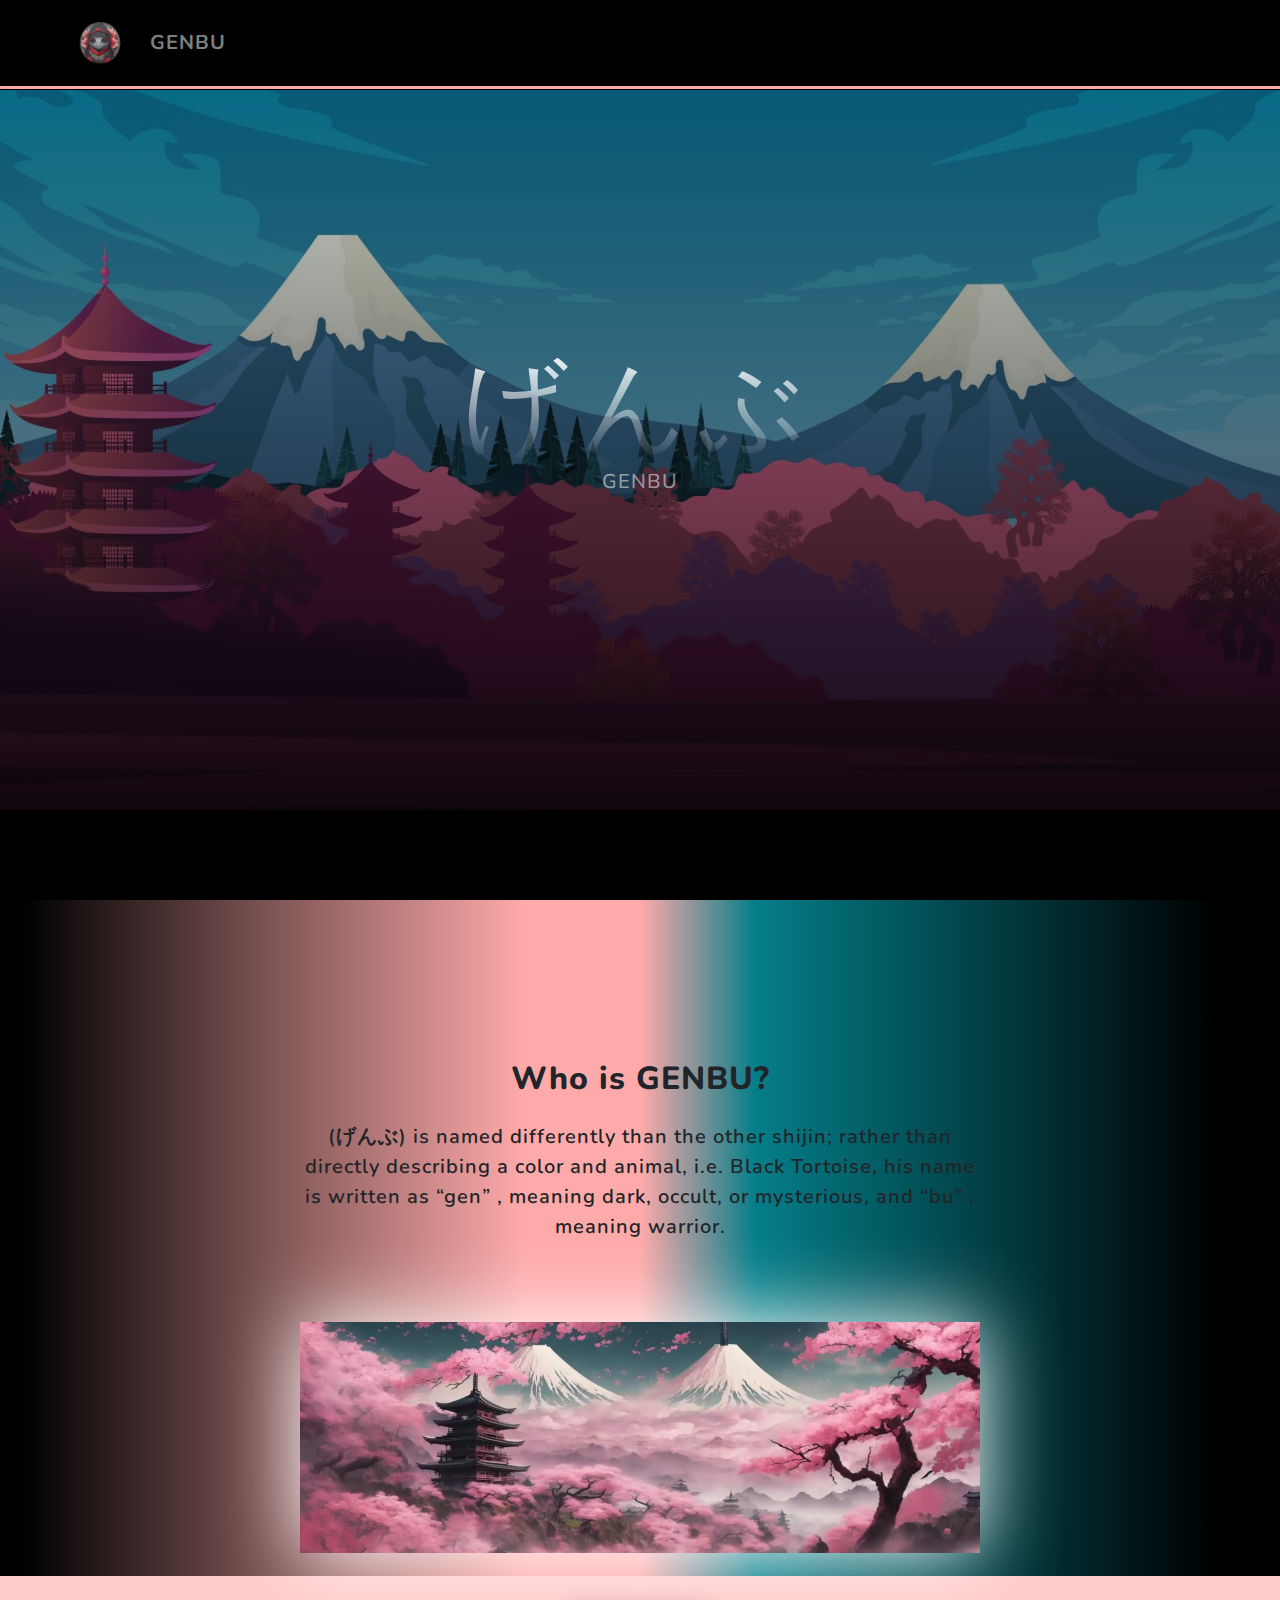
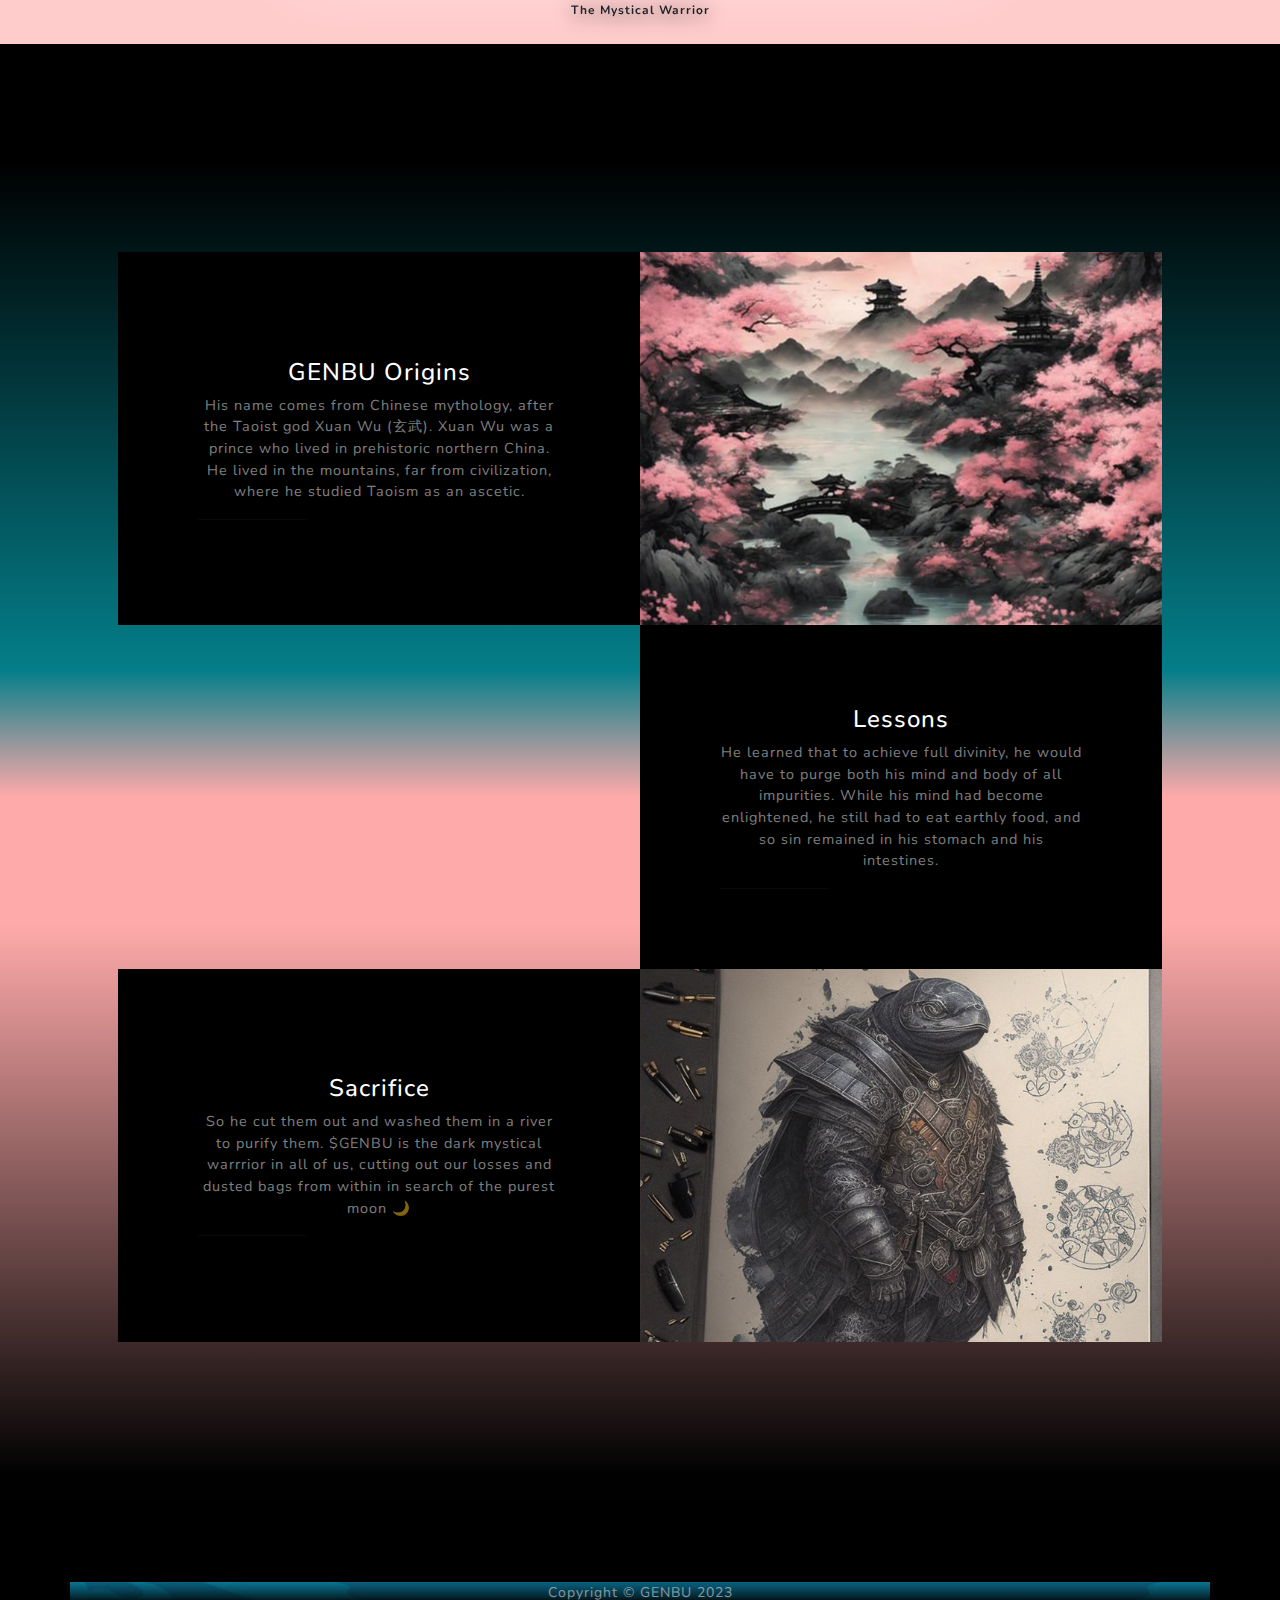
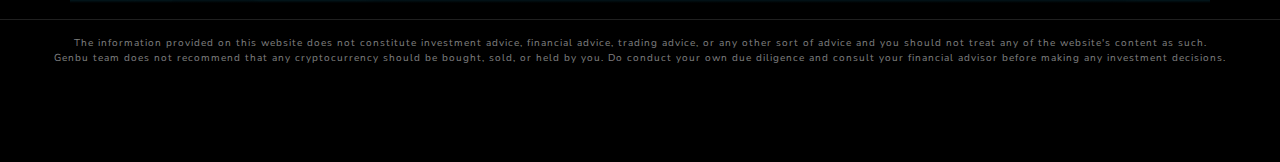
==== commit 611b1b43: "Add files via upload" ====
--- a/index.html
+++ b/index.html
@@ -53,10 +53,10 @@
                  </div>
                 <!-- Insert menu items -->
                
-                <button class="navbar-toggler navbar-toggler-right" type="button" data-bs-toggle="collapse" data-bs-target="#navbarResponsive" aria-controls="navbarResponsive" aria-expanded="false" aria-label="Toggle navigation">
+                <!-- <button class="navbar-toggler navbar-toggler-right" type="button" data-bs-toggle="collapse" data-bs-target="#navbarResponsive" aria-controls="navbarResponsive" aria-expanded="false" aria-label="Toggle navigation">
                     Menu
                     <i class="fas fa-bars"></i>
-                </button>
+                </button> -->
                 </div>
                
                 <div class="collapse navbar-collapse" id="navbarResponsive">
@@ -106,7 +106,7 @@
 
             </div>
             <div class="row gx-0 mb-4 mb-lg-5 align-items-center">
-                <div class="col-xl-12 col-lg-12" style="text-align:center; padding:25px; background-color:#ffcccc;"><strong>The Mystical Warrior</strong></div>
+                <div class="col-xl-12 col-lg-12" style="text-align:center; padding:25px; background-color:#ffcccc; "><strong><span style="filter:drop-shadow(0 2px 10px black);">The Mystical Warrior</span></strong></div>
                 
             </div>
         </section>
